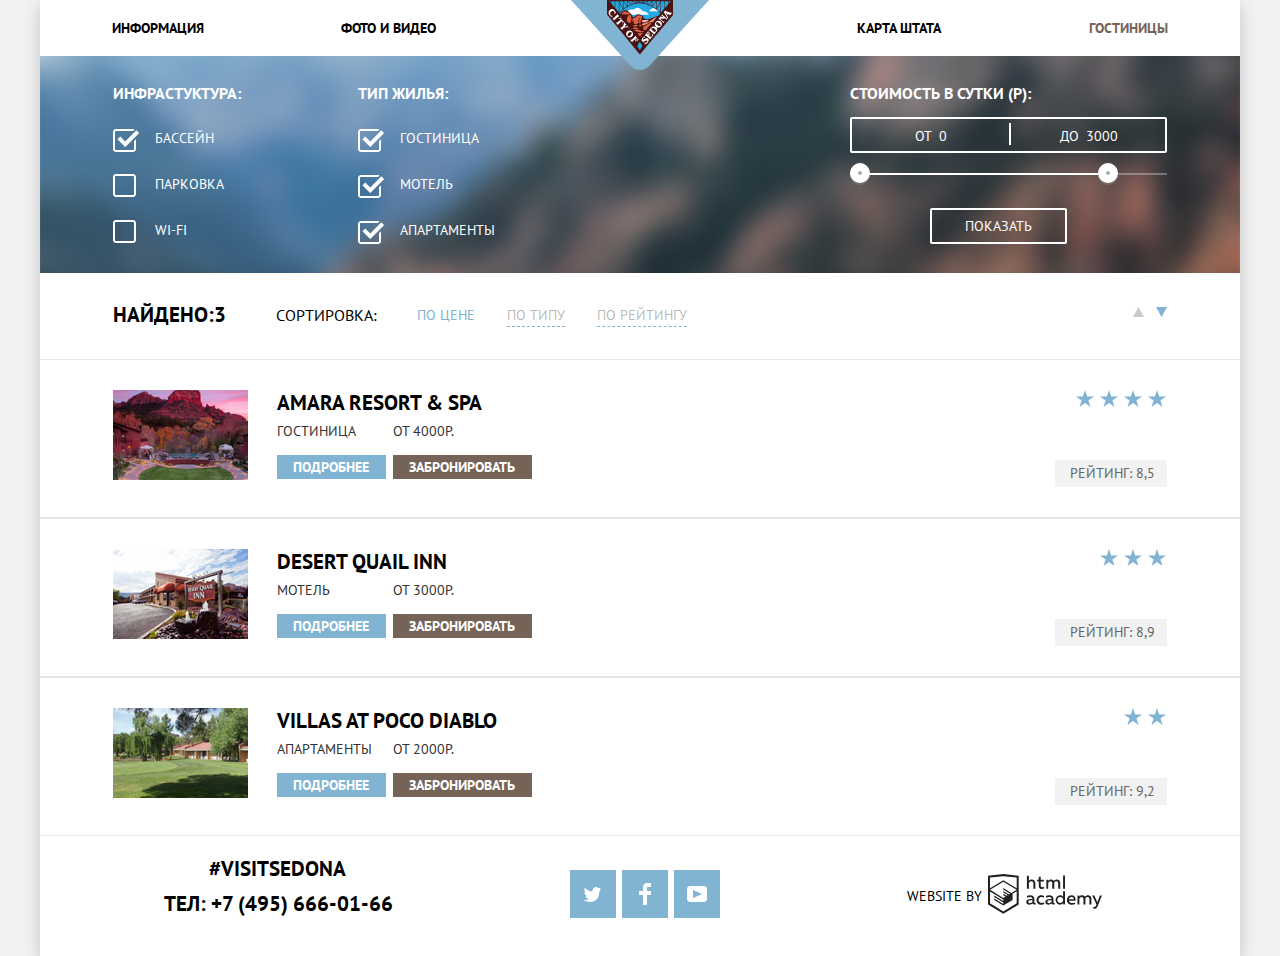
==== catalog.html @ bf0a5e92 "Проверка главной страницы PerfectPixel." ====
<!DOCTYPE html>
<html class="page" lang="ru" xmlns="http://www.w3.org/1999/html">
<head>
  <meta charset="UTF-8">
  <title>HTML Academy: Седона</title>
  <link href="css/normalize.css" rel="stylesheet">
  <link href="css/style.css" rel="stylesheet">
  <link rel="icon" href="favicon.ico">
  <link rel="icon" href="img/icons/152.svg" type="image/svg+xml">
  <link rel="apple-touch-icon" href="img/icons/152.png">
</head>
<body class="page-body inner-page">
<header class="main-header">
  <nav class="main-navigation high-line">
    <a class="main-header-logo" href="index.html">
      <img src="img/logo.svg" width="138" height="70" alt="Логотип сайта городка Седона">
    </a>
    <ul class="site-list-navigation">
      <li class="site-item">
        <a class="navigation-item" href="#">информация</a>
      </li>
      <li class="site-item">
        <a class="navigation-item" href="#">фото и видео</a>
      </li>
      <li class="site-item">
        <a class="navigation-item" href="#">карта штата</a>
      </li>
      <li class="site-item">
        <a class="navigation-item active-page" href="catalog.html">гостиницы</a>
      </li>
    </ul>
  </nav>
</header>
<main class="page-hotels">
  <h1 class="visually-hidden">Каталог гостиниц Седоны</h1>
  <section class="filters">
    <h2 class="visually-hidden">Критерии поиска гостиницы</h2>
    <h2 class="visually-hidden">Фильтр гостиниц</h2>
    <form class="filter-category" method="get" action="https://echo.htmlacademy.ru/" target="_blank">
      <fieldset class="filter infrastructure">
        <legend class="filter-title">Инфрастуктура:</legend>
        <ul class="filter-list">
          <li class="filter-option">
            <input class="visually-hidden filter-input-checkbox " type="checkbox" name="pool"
                   id="filter-pool" checked>
            <label class="checkbox-checked checkbox-name" for="filter-pool">Бассейн</label>
          </li>
          <li class="filter-option">
            <input class="visually-hidden filter-input-checkbox" type="checkbox" name="parking"
                   id="filter-parking">
            <label class="checkbox-no-checked" for="filter-parking">Парковка</label>
          </li>
          <li class="filter-option filter-checkbox">
            <input class="visually-hidden filter-input-checkbox" type="checkbox" name="wi-fi"
                   id="filter-wi-fi">
            <label class="checkbox-no-checked" for="filter-wi-fi">wi-fi</label>
          </li>
        </ul>
      </fieldset>
      <fieldset class="filter type-housing">
        <legend class="filter-title">Тип жилья:</legend>
        <ul class="filter-list">
          <li class="filter-option filter-checkbox">
            <input class="visually-hidden filter-input-checkbox" type="checkbox" name="hotel"
                   id="filter-hotel" checked>
            <label class="checkbox-checked" for="filter-hotel">Гостиница</label>
          </li>
          <li class="filter-option filter-checkbox">
            <input class="visually-hidden filter-input-checkbox" type="checkbox" name="motel"
                   id="filter-motel" checked>
            <label class="checkbox-checked" for="filter-motel">Мотель</label>
          </li>
          <li class="filter-option filter-checkbox">
            <input class="visually-hidden filter-input-checkbox" type="checkbox" name="apartments"
                   id="filter-apartments" checked>
            <label class="checkbox-checked" for="filter-apartments">Апартаменты</label>
          </li>
        </ul>
      </fieldset>
      <fieldset class="filter cost">
        <legend class="filter-title cost-title">Стоимость в сутки (р):</legend>
        <div class="range-filter">
          <div class="price-controls">
            <label class="price min-price">
              <p class="text-price">от</p>
              <input class="price-number" type="text" name="min-price" placeholder="0">
            </label>
            <label class="price max-price">
              <p class="text-price">до</p>
              <input class="price-number" type="text" name="max-price" placeholder="3000">
            </label>
          </div>
          <div class="range-controls">
            <div class="scale">
              <div class="bar"></div>
            </div>
            <div class="toggle toggle-min"></div>
            <div class="toggle toggle-max"></div>
          </div>
        </div>
        <div class="button-filter">
          <button class="button-show" type="submit">Показать</button>
        </div>
      </fieldset>
    </form>
  </section>
  <section class="section-result">
    <h2 class="visually-hidden">Результаты поиска отелей в Седоне</h2>
    <div class="sorting">
      <p class="title high-line sorting-title">Найдено:3</p>
      <h3 class="assortment thin-text sorting-subtitle">Сортировка:</h3>
      <ul class="assortment-list">
        <li class="assortment thin-text">
          <a class="assortment-item active-item" href="#">По цене</a></li>
        <li class="assortment thin-text">
          <a class="assortment-item" href="#">По типу</a>
        </li>
        <li class="assortment thin-text">
          <a class="assortment-item" href="#">По рейтингу</a>
        </li>
      </ul>
      <ul class="sorting-controls">
        <li>
          <a class="arrow ascending" href="#">
            <svg width="11" height="10" viewBox="0 0 11 10" fill="none" xmlns="http://www.w3.org/2000/svg">
              <path d="M5.5 0L0 10H11L5.5 0Z" fill="#CACACA"/>
            </svg>
          </a>
        </li>
        <li>
          <a class="arrow descending down-active" href="#">
            <svg width="11" height="10" viewBox="0 0 11 10" fill="none" xmlns="http://www.w3.org/2000/svg">
              <path d="M5.5 10L0 0H11" fill="#81B3D2"/>
            </svg>
          </a>
        </li>
      </ul>
    </div>
    <ul class="hotels-list">
      <li class="hotels-item">
        <img class="hotels-image img-Amara-Resort-and-Spa" src="img/AMARA_RESORT_anad_SPA.jpg" width="135" height="90"
             alt="Фото гостиницы Amara Resort and Spa">
        <div class="hotels-info">
          <h3 class="title high-line hotels">
            <a class="hotels" href="#" target="_blank">Amara Resort & Spa</a>
          </h3>
          <div class="type-price">
            <p class="gray-text thin-text type-price-text">Гостиница</p>
            <p class="gray-text thin-text type-price-text">от 4000р.</p>
          </div>
          <div class="result-buttons">
            <a class="button button-blue button-mini" href="#">Подробнее</a>
            <a class="button button-brown button-mini" href="#">Забронировать</a>
          </div>
        </div>
        <div class="rating-block">
          <ul class="stars-list">
            <li class="star">
              <svg width="19" height="17" viewBox="0 0 19 17" fill="none" xmlns="http://www.w3.org/2000/svg">
                <path
                  d="M9.002 0L11.128 6.494H18.005L12.441 10.506L14.566 17L9.002 12.987L3.438 17L5.564 10.506L0 6.494H6.878L9.002 0Z"
                  fill="#81B3D2"/>
              </svg>
            </li>
            <li class="star">
              <svg width="19" height="17" viewBox="0 0 19 17" fill="none" xmlns="http://www.w3.org/2000/svg">
                <path
                  d="M9.002 0L11.128 6.494H18.005L12.441 10.506L14.566 17L9.002 12.987L3.438 17L5.564 10.506L0 6.494H6.878L9.002 0Z"
                  fill="#81B3D2"/>
              </svg>
            </li>
            <li class="star">
              <svg width="19" height="17" viewBox="0 0 19 17" fill="none" xmlns="http://www.w3.org/2000/svg">
                <path
                  d="M9.002 0L11.128 6.494H18.005L12.441 10.506L14.566 17L9.002 12.987L3.438 17L5.564 10.506L0 6.494H6.878L9.002 0Z"
                  fill="#81B3D2"/>
              </svg>
            </li>
            <li class="star">
              <svg width="19" height="17" viewBox="0 0 19 17" fill="none" xmlns="http://www.w3.org/2000/svg">
                <path
                  d="M9.002 0L11.128 6.494H18.005L12.441 10.506L14.566 17L9.002 12.987L3.438 17L5.564 10.506L0 6.494H6.878L9.002 0Z"
                  fill="#81B3D2"/>
              </svg>
            </li>
          </ul>
          <p class="rating-text thin-text">Рейтинг: 8,5</p>
        </div>
      </li>
      <li class="hotels-item">
        <img class="hotels-image img-Desert-Quail-Inn" src="img/Desert_Quail_Inn.jpg" width="135" height="90"
             alt="Фото мотеля Desert Quail Inn">
        <div class="hotels-info">
          <h3 class="title high-line hotels">
            <a class="hotels" href="#" target="_blank">Desert Quail Inn</a>
          </h3>
          <div class="type-price">
            <p class="gray-text thin-text type-price-text">Мотель</p>
            <p class="gray-text thin-text type-price-text">от 3000р.</p>
          </div>
          <div class="result-buttons">
            <a class="button button-blue button-mini" href="#">Подробнее</a>
            <a class="button button-brown button-mini" href="#">Забронировать</a>
          </div>
        </div>
        <div class="rating-block">
          <ul class="stars-list">
            <li class="star">
              <svg width="19" height="17" viewBox="0 0 19 17" fill="none" xmlns="http://www.w3.org/2000/svg">
                <path
                  d="M9.002 0L11.128 6.494H18.005L12.441 10.506L14.566 17L9.002 12.987L3.438 17L5.564 10.506L0 6.494H6.878L9.002 0Z"
                  fill="#81B3D2"/>
              </svg>
            </li>
            <li class="star">
              <svg width="19" height="17" viewBox="0 0 19 17" fill="none" xmlns="http://www.w3.org/2000/svg">
                <path
                  d="M9.002 0L11.128 6.494H18.005L12.441 10.506L14.566 17L9.002 12.987L3.438 17L5.564 10.506L0 6.494H6.878L9.002 0Z"
                  fill="#81B3D2"/>
              </svg>
            </li>
            <li class="star">
              <svg width="19" height="17" viewBox="0 0 19 17" fill="none" xmlns="http://www.w3.org/2000/svg">
                <path
                  d="M9.002 0L11.128 6.494H18.005L12.441 10.506L14.566 17L9.002 12.987L3.438 17L5.564 10.506L0 6.494H6.878L9.002 0Z"
                  fill="#81B3D2"/>
              </svg>
            </li>
          </ul>
          <p class="rating-text thin-text">Рейтинг: 8,9</p>
        </div>
      </li>
      <li class="hotels-item">
        <img class="hotels-image img-Villas-at-Poco-Diablo" src="img/Villas_at_Poco_Diablo.jpg" width="135" height="90"
             alt="Фото апартаментов Villas at Poco Diablo">
        <div class="hotels-info">
          <h3 class="title high-line hotels">
            <a class="hotels" href="#" target="_blank">Villas at Poco Diablo</a>
          </h3>
          <div class="type-price">
            <p class="gray-text thin-text type-price-text">Апартаменты</p>
            <p class="gray-text thin-text type-price-text">от 2000р.</p>
          </div>
          <div class="result-buttons">
            <a class="button button-blue button-mini" href="#">Подробнее</a>
            <a class="button button-brown button-mini" href="#">Забронировать</a>
          </div>
        </div>
        <div class="rating-block">
          <ul class="stars-list">
            <li class="star">
              <svg width="19" height="17" viewBox="0 0 19 17" fill="none" xmlns="http://www.w3.org/2000/svg">
                <path
                  d="M9.002 0L11.128 6.494H18.005L12.441 10.506L14.566 17L9.002 12.987L3.438 17L5.564 10.506L0 6.494H6.878L9.002 0Z"
                  fill="#81B3D2"/>
              </svg>
            </li>
            <li class="star">
              <svg width="19" height="17" viewBox="0 0 19 17" fill="none" xmlns="http://www.w3.org/2000/svg">
                <path
                  d="M9.002 0L11.128 6.494H18.005L12.441 10.506L14.566 17L9.002 12.987L3.438 17L5.564 10.506L0 6.494H6.878L9.002 0Z"
                  fill="#81B3D2"/>
              </svg>
            </li>
          </ul>
          <p class="rating-text thin-text">Рейтинг: 9,2</p>
        </div>
      </li>
    </ul>
  </section>
</main>
<footer class="main-footer">
  <address class="footer-address">
    <a class="footer-contacts hashtag" href="#" target="_blank">#visitsedona</a>
    <p class="footer-contacts phone"> ТЕЛ: <a class="footer-contacts" href="tel:+74956660166">+7 (495)
      666-01-66</a></p>
  </address>
  <ul class="social-list">
    <li>
      <a class="social-button" href="#" target="_blank">
        <span class="visually-hidden">twitter</span>
        <svg width="17" height="16" viewBox="0 0 17 16" fill="none" xmlns="http://www.w3.org/2000/svg">
          <path
            d="M10.95 1.14409C12.635 0.648089 13.934 1.41409 14.527 2.32309C15.2 2.09209 15.858 1.84209 16.538 1.61509C16.5249 2.30145 16.2117 2.94761 15.681 3.38309C16.366 3.55309 16.985 2.89209 16.985 2.89209C16.816 3.89209 15.979 4.68009 15.422 4.91609C15.191 11.6661 12.247 16.1331 5.34498 15.9981H4.89898C4.48898 15.9981 0.734977 15.5381 0.000976562 14.1111C2.27198 14.3071 3.89398 13.6891 4.69398 12.9341C3.73398 12.6341 2.01498 12.4571 1.71498 9.98409C2.06398 10.0901 2.27898 10.2121 2.90498 10.1031C1.70498 9.24709 0.373977 8.53009 0.447977 6.33009C0.732977 6.65809 1.51498 6.86609 1.78798 6.80209C1.08498 6.56109 -0.182023 3.44209 0.893977 1.85009C2.71198 3.70409 4.62898 5.45609 8.04598 5.62309C8.25398 3.33009 9.18298 1.79309 10.95 1.14409Z"
            fill="white"/>
        </svg>
      </a>
    </li>
    <li>
      <a class="social-button" href="#" target="_blank">
        <span class="visually-hidden">facebook</span>
        <svg width="12" height="22" viewBox="0 0 12 22" fill="none" xmlns="http://www.w3.org/2000/svg">
          <path d="M12 4V0H8C5.79086 0 4 1.79086 4 4V8H0V12H4V22H8V12H12V8H8V4H12Z" fill="white"/>
        </svg>
      </a>
    </li>
    <li>
      <a class="social-button" href="#" target="_blank">
        <span class="visually-hidden">YouTube</span>
        <svg width="20" height="16" viewBox="0 0 20 16" fill="none" xmlns="http://www.w3.org/2000/svg">
          <path fill-rule="evenodd" clip-rule="evenodd"
                d="M3 0H17C18.65 0 20 1.35 20 3V13C20 14.65 18.65 16 17 16H3C1.35 16 0 14.65 0 13V3C0 1.35 1.35 0 3 0ZM6.027 4.002V11.998L15.014 8L6.027 4.002Z"
                fill="white"/>
        </svg>
      </a>
    </li>
  </ul>
  <div class="footer-copyright">
    <p class="text-copyright">website by</p>
    <a class="copyright" href="https://htmlacademy.ru/intensive/htmlcss" target="_blank">
      <span class="visually-hidden">html academy</span>
      <svg width="115" height="41" viewBox="0 0 115 41" fill="none" xmlns="http://www.w3.org/2000/svg">
        <path fill-rule="evenodd" clip-rule="evenodd"
              d="M15.5197 1.05737H15.3509L0 2.71895V31.4945L15.3509 40.8382L30.7018 31.4945V2.71895L15.5197 1.05737ZM77.0183 2.62185H75.0876V15.7311H77.0183V2.62185ZM40.8619 2.63264V7.76843C41.6131 6.9864 42.6386 6.5436 43.7105 6.53843C44.6823 6.47908 45.6329 6.84495 46.3253 7.54479C47.0177 8.24462 47.3866 9.21244 47.3399 10.2068V15.7634H45.367V10.4658C45.4231 9.94897 45.2754 9.43059 44.9566 9.02553C44.6377 8.62047 44.174 8.36218 43.6683 8.3079H43.3518C42.3456 8.36979 41.4321 8.9295 40.9041 9.80764V15.7634H38.8995V2.63264H40.8619ZM77.0183 31.4837H75.2775V30.0595C74.4828 31.1353 73.23 31.7538 71.9119 31.7211C69.4751 31.5528 67.5825 29.4822 67.5825 26.9845C67.5825 24.4867 69.4751 22.4162 71.9119 22.2479C73.1195 22.2052 74.2818 22.7203 75.0771 23.6505V18.3205H77.0183V31.4837ZM47.0656 30.0595C47.263 30.0515 47.4583 30.0152 47.6459 29.9516V31.3866C47.2482 31.5404 46.826 31.6172 46.4009 31.6132C45.6482 31.6769 44.9394 31.2429 44.639 30.5342C43.7036 31.31 42.5302 31.7227 41.3261 31.6995C39.733 31.6995 38.256 30.804 38.256 28.9482C38.256 26.65 40.3661 25.9379 42.1702 25.9379C42.9402 25.9505 43.707 26.0408 44.4596 26.2076V25.884C44.4596 24.805 43.6578 23.9742 42.1491 23.9742C41.0585 23.9764 39.9804 24.2116 38.9839 24.6647V22.8305C40.0678 22.451 41.204 22.2506 42.3495 22.2371C44.8394 22.2371 46.3693 23.4455 46.3693 26.1753V29.4121C46.3546 29.5668 46.401 29.721 46.4981 29.8406C46.5951 29.9601 46.7349 30.035 46.8862 30.0487H47.0656V30.0595ZM40.2711 28.8403C40.298 29.229 40.4761 29.5905 40.7655 29.844C41.055 30.0974 41.4317 30.2217 41.8115 30.189H41.9275C42.8819 30.1906 43.7973 29.8022 44.4702 29.11V27.5779C43.842 27.4414 43.2026 27.3655 42.5605 27.3513C41.5055 27.3513 40.2817 27.7074 40.2817 28.8403H40.2711ZM56.0229 22.9384C55.1962 22.4632 54.2596 22.2246 53.3115 22.2479H52.9422C51.7332 22.2873 50.5891 22.8166 49.7619 23.7192C48.9347 24.6218 48.4923 25.8236 48.5321 27.06V27.5024C48.6957 30.0004 50.805 31.8921 53.2482 31.7318C54.2519 31.7555 55.2477 31.5452 56.1601 31.1168V29.2718C55.3769 29.7215 54.4945 29.9591 53.5963 29.9624C52.5199 30.0288 51.4963 29.4793 50.9385 28.5356C50.3806 27.5918 50.3806 26.4095 50.9385 25.4658C51.4963 24.522 52.5199 23.9725 53.5963 24.039C54.461 24.0357 55.3066 24.2989 56.0229 24.7942V22.9384ZM66.1514 30.0595C66.3488 30.0515 66.5441 30.0152 66.7317 29.9516V31.3866C66.334 31.5404 65.9118 31.6172 65.4867 31.6132C64.734 31.6769 64.0252 31.2429 63.7248 30.5342C62.7894 31.31 61.616 31.7227 60.4119 31.6995C58.8188 31.6995 57.3417 30.804 57.3417 28.9482C57.3417 26.65 59.4518 25.9379 61.256 25.9379C62.0259 25.9505 62.7928 26.0408 63.5454 26.2076V25.884C63.5454 24.805 62.7436 23.9742 61.2349 23.9742C60.1443 23.9764 59.0662 24.2116 58.0697 24.6647V22.8305C59.1536 22.451 60.2897 22.2506 61.4353 22.2371C63.9252 22.2371 65.455 23.4455 65.455 26.1753V29.4121C65.4404 29.5668 65.4868 29.721 65.5838 29.8406C65.6809 29.9601 65.8207 30.035 65.972 30.0487H66.1514V30.0595ZM59.855 29.8481C59.5632 29.5943 59.3837 29.2311 59.3569 28.8403H59.378C59.378 27.7074 60.5385 27.3513 61.6569 27.3513C62.299 27.3655 62.9383 27.4414 63.5665 27.5779V29.11C62.8937 29.8022 61.9782 30.1906 61.0239 30.189H60.9078C60.5263 30.2247 60.1469 30.1019 59.855 29.8481ZM69.3271 26.9305C69.3271 25.2859 70.6308 23.9526 72.239 23.9526L72.2601 24.0066C73.4742 24.0066 74.5742 24.7382 75.0665 25.8732V28.0311C74.5856 29.1871 73.4673 29.9296 72.239 29.9084C70.6308 29.9084 69.3271 28.5752 69.3271 26.9305ZM83.3486 22.2479C86.8408 22.2479 88.0541 25.1395 87.4844 27.7397H80.922C81.1436 29.3582 82.6839 30.0163 84.2876 30.0163C85.2509 30.0196 86.2027 29.8021 87.0729 29.3797V31.1061C86.0736 31.5421 84.9939 31.7519 83.9078 31.7211C81.2385 31.7211 78.8963 30.189 78.8963 26.9521C78.8362 25.7502 79.2482 24.5736 80.0408 23.6841C80.8334 22.7945 81.9408 22.2658 83.1165 22.2155H83.3486V22.2479ZM80.8693 26.1753C80.9704 24.8237 82.1216 23.8104 83.4436 23.9095H83.4858C84.1064 23.8531 84.7196 24.08 85.1612 24.5295C85.6028 24.979 85.8275 25.6051 85.7752 26.24H80.8693V26.1753ZM89.489 31.4621V22.4961H91.2298V23.575C91.9777 22.7197 93.041 22.2229 94.1628 22.2047C95.2951 22.1328 96.3712 22.7163 96.9482 23.7153C97.7407 22.8335 98.8477 22.3161 100.018 22.2803C100.952 22.2327 101.859 22.6011 102.507 23.2901C103.154 23.9792 103.478 24.9213 103.394 25.8732V31.4837H101.39V25.9271C101.437 25.4734 101.306 25.0191 101.024 24.6647C100.743 24.3104 100.336 24.0852 99.8917 24.039H99.6174C98.7512 24.0941 97.9525 24.536 97.4335 25.2474V31.4837H95.4289V25.9271C95.4728 25.47 95.3357 25.0139 95.0481 24.6611C94.7606 24.3082 94.3467 24.088 93.8991 24.0497H93.6881C92.7466 24.1344 91.8915 24.6449 91.3564 25.4416V31.5161H89.5312L89.489 31.4621ZM113.977 22.4745H111.972L109.324 29.2718L106.306 22.4853H104.196L108.417 31.5484L108.237 32.0016C107.72 33.3611 107.003 34.0516 106.053 34.0516C105.75 34.0548 105.447 34.0112 105.156 33.9221V35.6161C105.536 35.7125 105.926 35.7632 106.317 35.7671C107.646 35.7671 108.902 35.0226 109.851 32.6813L113.977 22.4745ZM52.689 6.78658V3.54974L50.7266 4.01369V6.73264H49.144V8.49132H50.7899V12.9905C50.7231 13.817 51.0244 14.6301 51.61 15.2038C52.1955 15.7775 53.0028 16.0505 53.8073 15.9468C54.5996 15.9535 55.3875 15.8259 56.139 15.5692V13.8429C55.5727 14.0781 54.9672 14.199 54.356 14.199C53.2165 14.199 52.689 13.8105 52.689 12.6237V8.5129H55.8541V6.78658H52.689ZM58.3862 15.7526V6.75421H60.1376V7.83316C60.8811 6.97655 61.9403 6.476 63.0601 6.45211C64.1624 6.38099 65.2146 6.93142 65.8032 7.88711C66.5958 7.00534 67.7028 6.48794 68.8734 6.45211C69.8138 6.41462 70.7233 6.79859 71.364 7.50353C72.0046 8.20846 72.3126 9.16418 72.2073 10.1205V15.7418H70.2028V10.1853C70.2499 9.73151 70.1184 9.27721 69.8373 8.92287C69.5561 8.56853 69.1485 8.34334 68.7046 8.29711H68.4619C67.5957 8.35228 66.797 8.7942 66.278 9.50553V15.7418H64.2734V10.1853C64.3206 9.73151 64.1891 9.27721 63.9079 8.92287C63.6268 8.56853 63.2191 8.34334 62.7752 8.29711H62.5326C61.5911 8.38181 60.736 8.89229 60.2009 9.68895V15.7634H58.3862V15.7526ZM28.6972 30.3033L28.7078 30.2968L28.6972 30.3184V30.3033ZM28.6972 18.3205V30.3033L15.3509 38.4321L2.00459 30.3184V18.5147L15.2876 26.6068V28.0311L6.18257 22.5284V23.9418L15.3404 29.5632V31.0629L6.19312 25.4955V26.9521L15.3509 32.5734L24.5826 26.9197V20.8129L28.6972 18.3205ZM28.7078 16.7776L25.0362 18.9355L23.3482 20.0145L15.3087 15.0837V16.4971L22.156 20.7266L22.0083 20.8237L20.9532 21.4063L15.2876 17.9537V19.3995L19.761 22.1184L18.706 22.8413L15.3298 20.7913V22.2047L17.5454 23.5426L15.2982 24.9021L2.11009 16.864L15.3087 8.72869L28.7078 16.7776ZM15.2876 7.27211L28.7078 15.3534V4.56395L15.3615 3.12895L2.01514 4.56395V15.3534L15.2876 7.27211Z"
              fill="#231F20"/>
      </svg>
    </a>
  </div>
</footer>
</body>
</html>
---- css/style.css ----
/*Fonts*/

@font-face {
  font-family: "PT Sans";
  src: local("Fonts"),
  url("../fonts/PTSans.woff2") format("woff2");
url("../fonts/PTSans.woff") format("woff");
  font-weight: 400;
  font-style: normal;
}

@font-face {
  font-family: "PT Sans";
  src: local("Fonts"),
  url("../fonts/PTSans-Bold.woff2") format("woff2");
url("../fonts/PTSans-Bold.woff") format("woff");
  font-weight: 700;
  font-style: normal;
}

/* Variables */
:root {
  --basic-black: #000000;
  --basic-extra-gray: #333333;
  --basic-white: #ffffff;
  --basic-light: #F2F2F2;
  --basic-light-gray: #EEEEEE;
  --basic-dark-gray: #666666;

  --special-blue: #81b3d2;
  --special-blue-extra: #669EC0;
  --special-blue-dark: #5496BD;
  --special-brown-light: #766357;
  --special-brown: #604E43;
  --special-brown-dark: #503E33;
  --special-dark: #231F20;
  --special-blue-gray: #BDBBBC;
  --special-gray-input: #EBEBEB;
  --special-gray-line: #E5E5E5;
  --special-gray: #CACACA;
  --special-gray-disabled: #6A6A6A;
  --special-link-black: rgba(0, 0, 0, .3);
  --special-white: rgba(255, 255, 255, .3);
  --special-gray--controls: #ABABAB;
  --special-gray--shadow: rgba(177, 177, 177, .3);

  --background-image-pink: #CD5C5C;
  --background-image-green: #2E8B57;
  --background-image-blue: #5F9EA0;
  --background-image-red: #FFA07A;
  --background-image-brown: #A0522D;

}

/* Global */
.page {
  height: 100%;
  background-color: var(--basic-light);
}

.page-body {
  font-family: "PT Sans", "Arial", sans-serif;
  font-size: 14px;
  line-height: 21px;
  font-weight: 700;
  color: var(--basic-black);
  text-transform: uppercase;
  background-color: var(--basic-white);
  min-height: 100%;
  display: grid;
  grid-template-rows: min-content 1fr min-content;
  align-content: start;
  box-shadow: 0 5px 15px rgba(0, 1, 1, 0.2);
  width: 1200px;
  margin: 0 auto;

}

.home-body {
  position: relative;
}

.visually-hidden {
  position: absolute;
  width: 1px;
  height: 1px;
  margin: -1px;
  border: 0;
  padding: 0;
  white-space: nowrap;
  clip-path: inset(100%);
  clip: rect(0 0 0 0);
  overflow: hidden;
}

.thin-text {
  font-weight: 400;
}

a {
  text-decoration: none;
}

img {
  max-width: 100%;
  height: auto;
}

ul {
  list-style: none;
  padding: 0;
}

.title {
  font-size: 21px;
}

.gray-text {
  color: var(--basic-extra-gray);
}

.high-line {
  line-height: 26px;
}

.main-header {
  width: 1200px;
  height: 56px;
  margin: 0 auto;
}

.main-header-logo {
  width: 138px;
  height: 70px;
  left: 50%;
  top: 0;
  transform: translate(-50%);
  position: absolute;
  z-index: 1;
}

/* Main navigation */

.main-navigation {
  background-color: var(--basic-white);
  position: relative;
}

/* Site navigation */

.site-list-navigation {
  list-style: none;
  width: 1200px;
  margin: 0;
  padding: 15px 72px;
  display: grid;
  grid-template-columns: 1fr 1fr 2fr 1fr 1fr;
  box-sizing: border-box;
}

.site-item {
  text-align: center;
}

.site-item:first-child {
  text-align: left;
}

.site-item:last-child {
  text-align: right;
}

.site-item:nth-child(2) {
  padding-left: 25px;
}

.site-item:nth-child(3) {
  grid-column-start: 4;
  padding-right: 10px;
}

.navigation-item {
  color: var(--basic-black);
}

.navigation-item:hover,
.navigation-item:focus {
  color: var(--special-blue);
  outline: none;
}

.navigation-item:active {
  color: var(--basic-black);
  opacity: 0.3;
}

.active-page {
  color: var(--special-brown-light);
}

/*Conteiner*/

.welcome-image {
  margin: 0 auto;
  background-image: url(../img/background1.jpg);
  width: 1200px;
  height: 509px;
  position: relative;
}

.welcome-text {
  width: 457px;
  height: 351px;
  padding: 78px 372px 25px;
}

.welcome-image::after {
  content: "";
  position: absolute;
  background: url(../img/Shape.svg);
  width: 1200px;
  height: 57px;
  bottom: -1px;
}

.promo {
  padding: 27px 300px 50px;
  margin: 0;
}

.promo-slogan {
  margin-bottom: 43px;
}

.promo-text {
  margin: 0;
}

/* Features */

.features {
  text-align: center;
}

.features-list {
  display: grid;
  grid-template-columns: 1fr 1fr 1fr;
  margin: 0;
}

.feature-item-big {
  grid-column-start: 1;
  grid-column-end: 4;
  display: grid;
  grid-template-columns: 1fr 1fr 1fr;

}

.feature-img-first {
  grid-column-start: 2;
  grid-column-end: 4;
  width: 800px;
  height: 256px;
  background-color: var(--background-image-red);
}

.feature-img-second {
  grid-column-start: 1;
  grid-column-end: 3;
  width: 800px;
  height: 256px;
  background-color: var(--background-image-brown);
}

.mini-title {
  position: relative;
  margin-bottom: 25px;
}

.house::before {
  content: "";
  height: 76px;
  width: 75px;
  background: url(../img/icon-1.svg) no-repeat;
  position: absolute;
  bottom: 45px;
  left: 50%;
  transform: translateX(-50%);

}

.food::before {
  content: "";
  height: 70px;
  width: 75px;
  background: url(../img/icon-3.svg) no-repeat;
  position: absolute;
  bottom: 50px;
  left: 50%;
  transform: translateX(-50%);
}

.souvenirs::before {
  content: "";
  height: 77px;
  width: 64px;
  background: url(../img/icon-2.svg) no-repeat;
  position: absolute;
  bottom: 50px;
  left: 50%;
  transform: translateX(-50%);

}

.full-w {
  grid-column-start: 1;
  grid-column-end: 4;
  box-sizing: border-box;
  margin: 133px auto 80px;
}

.features-text-mini {
  padding: 0 55px;
  margin: 0;
}

.feature-blue {
  color: var(--basic-white);
  background-color: var(--special-blue);
  padding: 48px;
  height: 256px;
  box-sizing: border-box;
}

.feature-subtitle {
  margin: 0;
  padding: 0 77px;
}

.number {
  margin: 26px auto 25px;
}

.feature-text {
  margin: 0;
}

.feature-gray {
  background-color: var(--basic-light-gray);
  padding: 47px 70px 54px;
  margin: 0;
  height: 256px;
  box-sizing: border-box;
  text-align: center;
}

.feature-subtitle-gray {
  margin: 0;
  padding: 0 55px;
}

.feature-text-gray {
  margin: 0;
}

.feature-five {
  padding-left: 2px;
}

/*Search*/

.search-hotels {
  text-align: center;
  margin-top: 58px;
}

.search-title {
  font-size: 30px;
  line-height: 24px;
  padding: 0 457px 4px 446px;
  margin: 0;
}

.search-info {
  line-height: 24px;
  padding: 29px 382px 42px;
  margin: 0;
  text-align: center;
}

.search-form {
  width: 568px;
  height: 395px;
  padding: 55px;
  display: flex;
  flex-direction: column;
  box-sizing: border-box;
  flex-wrap: wrap;
  background-color: var(--basic-white);
  box-shadow: 0 7px 15px rgba(0, 1, 1, 0.15);
  position: absolute;
  left: 317px;
}

.input-data-wrapper {
  display: flex;
  width: 346px;
  height: 38px;
  background-color: var(--basic-light);
  align-items: center;
  position: relative;
}

.search-input-data {
  background-color: transparent;
  border: none;
  outline: none;
  width: 346px;
  height: 38px;
  margin: 0;
  padding-left: 12px;
  font-family: "PT Sans", "Arial", sans-serif;
  font-size: 14px;
  font-weight: 700;
  color: var(--basic-black);
  text-transform: uppercase;
  line-height: 26;
}

.search-input-data::placeholder {
  font-family: "PT Sans", "Arial", sans-serif;
  font-size: 14px;
  font-weight: 700;
  color: var(--basic-black);
  text-transform: uppercase;
  line-height: 26px;
}

.search-date {
  display: flex;
  justify-content: space-between;
  margin-bottom: 29px;
}

.label-text {
  line-height: 26px;
  padding-top: 7px;
  margin: 0;
  height: 24px;
}

.calendar {
  margin-left: 90%;
  position: absolute;
}

.search-number-people {
  display: flex;
  justify-content: space-between;
}

.input-number-wrapper {
  display: flex;
  justify-content: space-between;
  width: 114px;
  height: 38px;
  background-color: var(--basic-light);
  align-items: center;
  padding: 6px 12px;
  text-align: center;
  box-sizing: border-box;
  margin-left: 40px;
}

.input-number-wrapper-kids {
  margin-left: 28px;
}

.search-number {
  display: flex;
}

.button-number {
  outline: none;
  border: none;
  background-color: transparent;
  display: flex;
  width: 38px;
  height: 38px;
  justify-content: center;
  align-items: center;
  padding: 0;
}

.button-minus {
  padding-right: 15px;
}

.button-plus {
  padding-left: 12px;
}

.search-input-number {
  font-family: "PT Sans", "Arial", sans-serif;
  font-size: 14px;
  line-height: 26px;
  font-weight: 700;
  color: var(--basic-black);
  width: 36px;
  height: 26px;
  border: none;
  outline: none;
  background-color: transparent;
  text-align: center;
  padding: 0;
}

.button-search {
  margin-top: 54px;
  padding: 16px 182px;
  width: 458px;
  height: 58px;
  line-height: 26px;
  font-size: 21px;
}

.input-data-wrapper:hover {
  background-color: var(--special-gray-input);
}

.search-input-data:focus {
  background-color: var(--basic-white);
  border: 2px solid var(--special-gray-line);
  outline: none;
}

.calendar:hover path {
  fill: var(--basic-black);
}

.calendar:active path {
  fill: var(--special-blue);
}

.plus:hover path {
  fill: var(--basic-black);
}

.plus:active path {
  fill: var(--special-blue);
}

.minus:hover rect {
  fill: var(--basic-black);
}

.minus:active rect {
  fill: var(--special-blue);
}

/*Button*/

.button {
  color: var(--basic-white);
  font-weight: 700;
  text-transform: uppercase;
  border: none;
}

.button-mini {
  padding: 3px 17px 3px 16px;
}

.button-big {
  font-size: 21px;
  line-height: 26px;
  width: 568px;
  height: 86px;
}

.button-brown {
  background-color: var(--special-brown-light);
}

.button-brown:hover,
.button-brown:focus {
  background-color: var(--special-brown);
  outline: none;
}

.button-brown:active {
  background-color: var(--special-brown-dark);
  color: var(--special-white);
}

.modal-show {
  display: block;
  animation: bounce 0.6s;
}

.modal-close {
  display: none;
}

.modal-error {
  animation: shake 0.6s;
}

/*Map*/
.map {
  width: 1199px;
  height: 594px;
  border: 1px solid var(--basic-black);
  /*display: block;*/

}

/*Footer*/

.main-footer {
  background-color: rgba(255, 255, 255, 0.9);
  width: 100%;
  height: 120px;
  bottom: 0;
  display: flex;
  justify-content: space-around;
  align-items: center;
  padding: 30px 49px 40px 35px;
  box-sizing: border-box;
}

.home-footer {
  position: absolute;
}

.footer-contacts {
  margin: 0;
  padding-bottom: 10px;
  font-size: 21px;
  line-height: 26px;
  color: var(--basic-black);
}

.footer-address {
  font-style: normal;
}

.hashtag {
  padding-left: 45px;
}

.phone {
  margin-top: 9px;
}

.social-list {
  display: flex;
  flex-wrap: wrap;
  justify-content: space-between;
  align-content: center;
  width: 150px;
  padding-top: 5px;
  padding-right: 10px;
  margin: 0;
}

.social-button {
  display: flex;
  align-items: center;
  justify-content: center;
  width: 46px;
  height: 48px;
  background-color: var(--special-blue);
}

.social-button:hover,
.social-button:focus {
  background-color: var(--special-blue-extra);
  outline: none;
}

.social-button:active {
  background-color: var(--special-blue-dark);
}

.social-button:active path {
  fill-opacity: 0.3;
}

.footer-copyright {
  display: flex;
  width: 196px;
  justify-content: space-between;
  padding-top: 11px;
}

.copyright:hover path,
.copyright:focus path {
  fill: var(--special-blue);
}

.copyright:focus {
  outline: none;
}

.copyright:active path {
  fill: var(--special-blue-gray);
}

.text-copyright {
  line-height: 26px;
  font-weight: 400;
  margin: 0;
  padding-top: 10px;
}

/* Стилизация внутренней страницы*/

/*Flex*/

.sorting {
  display: flex;
  padding: 29px 73px 31px 73px;
}

.sorting-title {
  line-height: 26px;
  margin: 0 50px 0 0;
  padding: 0;
}

.sorting-subtitle {
  line-height: 18px;
  margin: 4px 40px 0 0;
  padding: 0;
}

.sorting-controls {
  display: flex;
  margin: 0 0 0 auto;
  justify-content: space-between;
  width: 34px;
}

.ascending path {
  font: var(--special-gray);
}

.arrow:focus path {
  fill: var(--basic-black);

}

.arrow:focus {
  outline: none;
}

.arrow:hover path {
  fill: var(--basic-black);
}

.arrow:active path {
  fill: var(--special-blue);
}

.assortment-list {
  display: flex;
  margin: 0;
  padding-top: 3px;
  list-style: none;
}

.assortment-item {
  display: flex;
  margin-right: 32px;
  color: var(--special-link-black);
  border-bottom: 1px dashed var(--special-blue);
}

.assortment-item:hover,
.assortment-item:focus {
  color: var(--special-blue);
  outline: none;
}

.assortment-item:active {
  color: var(--basic-black);
  border-bottom-style: none;
}

.active-item {
  color: var(--special-blue);
  border-bottom-style: none;
}

.hotels-list {
  display: flex;
  flex-wrap: wrap;
  margin: 0;
  padding: 0;
  list-style: none;
}

.hotels-item {
  width: 100%;
  border-top: 1px solid var(--special-gray-line);
  border-bottom: 1px solid var(--special-gray-line);
  display: flex;
  padding: 30px 73px;
}

.hotels-image {
  width: 135px;
  height: 90px;
  margin-right: 29px;
}

.img-Amara-Resort-and-Spa {
  background: var(--background-image-pink);
}

.img-Desert-Quail-Inn {
  bottom: var(--background-image-blue);
}

.img-Villas-at-Poco-Diablo {
  background: var(--background-image-green);
}

.type-price {
  display: flex;
}

.type-price-text {
  width: 107px;
  margin: 5px 9px 15px 0;
}

.hotels {
  margin: 0;
  padding: 0;
  color: var(--basic-black);
}

.hotels-info {
  display: flex;
  flex-direction: column;
}

.result-buttons a {
  margin-right: 3px;
}

/*Button*/

.button-blue {
  background-color: var(--special-blue);
}

.button-blue:hover,
.button-blue:focus {
  background-color: var(--special-blue-extra);
  outline: none;
}

.button-blue:active {
  background-color: var(--special-blue-dark);
  color: var(--special-white);
}

.rating-text {
  padding: 3px 12px 3px 15px;
  margin: 0;
  text-align: center;
  color: var(--basic-dark-gray);
  background-color: var(--basic-light);
}

.hotels:hover,
.hotels:focus {
  color: var(--special-blue);
  outline: none;
}

.hotels:active {
  color: var(--basic-black);
  opacity: 0.3;
}

.rating-block {
  margin-left: auto;
  align-self: flex-end;
}

.stars-list {
  padding-bottom: 47px;
  display: flex;
  justify-content: flex-end;
}

.star {
  margin-right: 5px;
}

.star:last-child {
  margin-right: 0;
}

.filters {
  background-image: url(../img/background.jpg);
  width: 1200px;
  height: 217px;
}

.filter-category {
  display: flex;
  padding: 27px 73px 31px;
}

.filter {
  border: none;
  padding: 0;
  margin: 0;
}

.type-housing {
  padding-left: 117px;

}

.filter-title {
  margin-bottom: 24px;
  font-size: 16px;
  color: var(--basic-white)
}

.filter-list {
  padding: 0;
  margin: 0;
  list-style: none;
  font-weight: 400;
  color: var(--basic-white);
}

.filter-option {
  margin-bottom: 25px;
  position: relative;
  margin-left: 42px;
}

.filter-option:last-child {
  margin-bottom: 0;
}

.checkbox-no-checked::before {
  content: "";
  position: absolute;
  width: 23px;
  height: 23px;
  left: -42px;
  background-image: url(../img/no-checked.svg);
  background-repeat: no-repeat;
}

.checkbox-checked::before {
  content: "";
  position: absolute;
  width: 23px;
  height: 23px;
  left: -42px;
  top: 1px;
  background-image: url(../img/checked.svg);
  background-repeat: no-repeat;
}

.filter-input-checkbox:checked + label::after {
  content: "";
  position: absolute;
  width: 22px;
  height: 17px;
  left: -38px;
  top: 2px;
  background-image: url(../img/check_mark.svg);
  background-repeat: no-repeat;
}

.filter-input-checkbox:checked:disabled + label::before {
  content: "";
  position: absolute;
  width: 23px;
  height: 23px;
  left: -42px;
  top: -5px;
  background-image: url(../img/checked_disabled.svg);
  background-repeat: no-repeat;
}

.filter-input-checkbox:checked:disabled + label::after {
  content: "";
  position: absolute;
  width: 22px;
  height: 17px;
  left: -38px;
  top: -4px;
  background-image: url(../img/chek_mark_disabled.svg);
  background-repeat: no-repeat;
}

.filter-input-checkbox:disabled + label::before {
  content: "";
  position: absolute;
  width: 23px;
  height: 23px;
  left: -42px;
  top: -5px;
  background-image: url(../img/checked_no_disabled.svg);
  background-repeat: no-repeat;
}


.cost {
  margin-left: auto;
}

.cost-title {
  margin-bottom: 0;
}

.price-controls {
  box-sizing: border-box;
  display: flex;
  width: 317px;
  height: 36px;
  border: 2px solid var(--basic-white);
  border-radius: 2px;
  padding: 7px 32px 8px 52px;
  position: relative;

}

.price {
  text-transform: uppercase;
  font-weight: 400;
  color: var(--basic-white);
  display: flex;
  justify-content: center;
  width: 83px;
}

.text-price {
  margin: 0;
  padding-right: 5px;
}

.max-price {
  margin-left: auto;
}

.price-number {
  font-family: "PT Sans", "Arial", sans-serif;
  font-size: 14px;
  line-height: 21px;
  font-weight: 400;
  text-transform: uppercase;
  background-color: transparent;
  margin-top: 3px;
  width: 35px;
  outline: none;
  border: none;
  color: var(--basic-white);
}

.price-number::placeholder {
  font-weight: 400;
  color: var(--basic-white);
}

.price-controls:before {
  content: "";
  height: 22px;
  width: 2px;
  background: var(--basic-white);
  position: absolute;
  top: 50%;
  left: 50%;
  margin-top: -12px;
}

.range-filter {
  margin-top: 13px;
  width: 317px;
}

.range-controls {
  margin-top: 20px;
  position: relative;
}

.scale {
  height: 2px;
  background: var(--special-white);
}

.bar {
  width: 248px;
  height: 2px;
  background: var(--basic-white);
}

.toggle {
  position: absolute;
  top: -10px;
  left: 0;
  width: 4px;
  height: 4px;
  padding: 0;
  border: 8px solid var(--basic-white);
  background-color: var(--special-gray--controls);
  border-radius: 50%;
  box-shadow: 0 2px 1px 0 var(--special-gray--shadow);
  cursor: pointer;
}

.toggle:hover {
  width: 5px;
  height: 5px;
  border: 9px solid var(--basic-white);
}

.range-controls .toggle-max {
  left: 248px;
}

.button-show {
  font-weight: 400;
  text-transform: uppercase;
  color: var(--basic-white);
  width: 137px;
  height: 36px;
  border: 2px solid var(--basic-white);
  background-color: transparent;
  border-radius: 2px;
  margin-top: 33px;
  margin-left: 80px;
}

.button-show:hover,
.button-show:focus {
  background-color: var(--basic-white);
  color: var(--basic-black);
  outline: none;
}

.button-filter {
  align-self: flex-end;
}

@keyframes bounce {
  0% {
    transform: translateY(-2000px);
  }

  70% {
    transform: translateY(30px);
  }

  90% {
    transform: translateY(-10px);
  }

  100% {
    transform: translateY(0);
  }
}

@keyframes shake {
  0%,
  100% {
    transform: translateX(0);
  }

  10%,
  30%,
  50%,
  70%,
  90% {
    transform: translateX(-10px);
  }

  20%,
  40%,
  60%,
  80% {
    transform: translateX(10px);
  }
}
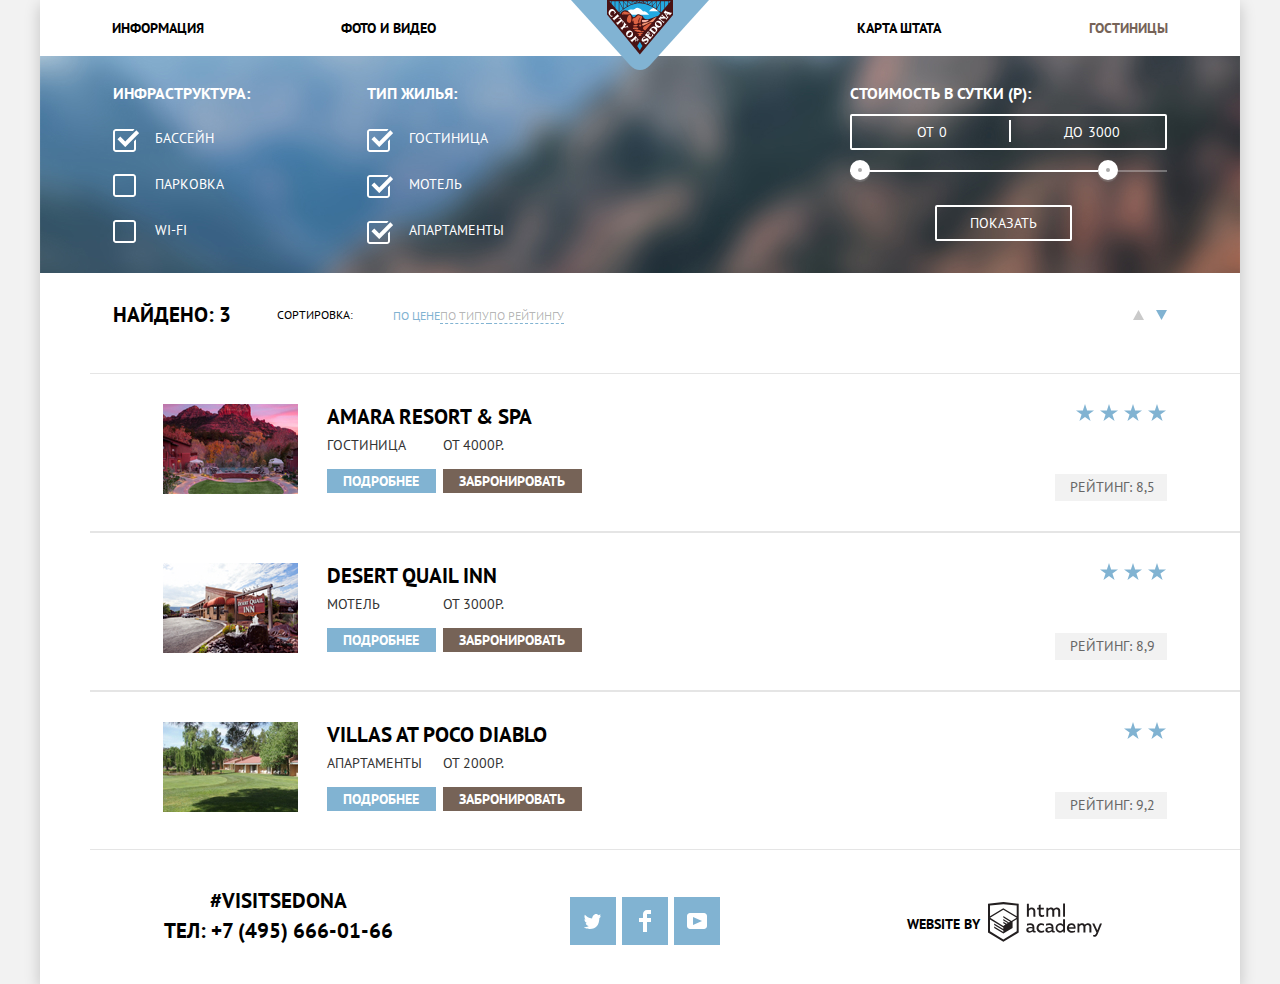
==== commit 9c7724b0: "Правки на главной странице" ====
--- a/catalog.html
+++ b/catalog.html
@@ -1,5 +1,5 @@
 <!DOCTYPE html>
-<html class="page" lang="ru" xmlns="http://www.w3.org/1999/html">
+<html class="page" lang="ru">
 <head>
   <meta charset="UTF-8">
   <title>HTML Academy: Седона</title>
@@ -38,7 +38,7 @@
     <h2 class="visually-hidden">Фильтр гостиниц</h2>
     <form class="filter-category" method="get" action="https://echo.htmlacademy.ru/" target="_blank">
       <fieldset class="filter infrastructure">
-        <legend class="filter-title">Инфрастуктура:</legend>
+        <legend class="filter-title">Инфраструктура:</legend>
         <ul class="filter-list">
           <li class="filter-option">
             <input class="visually-hidden filter-input-checkbox " type="checkbox" name="pool"
@@ -81,14 +81,14 @@
         <legend class="filter-title cost-title">Стоимость в сутки (р):</legend>
         <div class="range-filter">
           <div class="price-controls">
-            <label class="price min-price">
-              <p class="text-price">от</p>
-              <input class="price-number" type="text" name="min-price" placeholder="0">
-            </label>
-            <label class="price max-price">
-              <p class="text-price">до</p>
-              <input class="price-number" type="text" name="max-price" placeholder="3000">
-            </label>
+            <div class="price min-price">
+              <label class="price-text" for="min-price">от</label>
+              <input class="price-number thin-text" type="text" name="min-price" placeholder="0" id="min-price">
+            </div>
+            <div class="price max-price">
+              <label class="price-text" for="max-price">до</label>
+              <input class="price-number thin-text" type="text" name="max-price" placeholder="3000" id="max-price">
+            </div>
           </div>
           <div class="range-controls">
             <div class="scale">
@@ -107,15 +107,17 @@
   <section class="section-result">
     <h2 class="visually-hidden">Результаты поиска отелей в Седоне</h2>
     <div class="sorting">
-      <p class="title high-line sorting-title">Найдено:3</p>
-      <h3 class="assortment thin-text sorting-subtitle">Сортировка:</h3>
-      <ul class="assortment-list">
-        <li class="assortment thin-text">
+      <p class="title high-line sorting-title">Найдено:
+        <span class="title high-line">3</span>
+      </p>
+      <h3 class="thin-text sorting-subtitle">Сортировка:</h3>
+      <ul class="assortment-list thin-text">
+        <li>
           <a class="assortment-item active-item" href="#">По цене</a></li>
-        <li class="assortment thin-text">
+        <li>
           <a class="assortment-item" href="#">По типу</a>
         </li>
-        <li class="assortment thin-text">
+        <li>
           <a class="assortment-item" href="#">По рейтингу</a>
         </li>
       </ul>
@@ -138,7 +140,7 @@
     </div>
     <ul class="hotels-list">
       <li class="hotels-item">
-        <img class="hotels-image img-Amara-Resort-and-Spa" src="img/AMARA_RESORT_anad_SPA.jpg" width="135" height="90"
+        <img class="hotels-image img-Amara-Resort-and-Spa" src="img/AMARA_RESORT_and_SPA.jpg" width="135" height="90"
              alt="Фото гостиницы Amara Resort and Spa">
         <div class="hotels-info">
           <h3 class="title high-line hotels">
--- a/css/style.css
+++ b/css/style.css
@@ -198,7 +198,6 @@
   color: var(--special-brown-light);
 }
 
-/*Conteiner*/
 
 .welcome-image {
   margin: 0 auto;
@@ -402,29 +401,35 @@
   left: 317px;
 }
 
-.input-data-wrapper {
-  display: flex;
+.wrapper-search {
+  display: flex;
+  justify-content: space-between;
+  margin-bottom: 29px;
+  height: 38px;
+  align-items: center;
+  position: relative;
+
+}
+
+.search-date {
+  margin-right: 12px;
+}
+
+.search-input-data {
+  border: none;
+  outline: none;
   width: 346px;
   height: 38px;
-  background-color: var(--basic-light);
-  align-items: center;
-  position: relative;
-}
-
-.search-input-data {
-  background-color: transparent;
-  border: none;
-  outline: none;
-  width: 346px;
-  height: 38px;
-  margin: 0;
-  padding-left: 12px;
+  margin: 0;
+  box-sizing: border-box;
+  padding-left: 13px;
   font-family: "PT Sans", "Arial", sans-serif;
   font-size: 14px;
   font-weight: 700;
   color: var(--basic-black);
   text-transform: uppercase;
   line-height: 26;
+  background-color: var(--basic-light);
 }
 
 .search-input-data::placeholder {
@@ -436,27 +441,27 @@
   line-height: 26px;
 }
 
-.search-date {
+.calendar {
+  right: 9px;
+  position: absolute;
+}
+
+.wrapper-search-people {
+  margin-bottom: 0;
+}
+
+.search-number-people {
   display: flex;
   justify-content: space-between;
-  margin-bottom: 29px;
-}
-
-.label-text {
-  line-height: 26px;
-  padding-top: 7px;
-  margin: 0;
-  height: 24px;
-}
-
-.calendar {
-  margin-left: 90%;
-  position: absolute;
-}
-
-.search-number-people {
-  display: flex;
-  justify-content: space-between;
+  margin-bottom: 53px;
+}
+
+.search-number-adults {
+  margin-right: 40px;
+}
+
+.search-number-kids {
+  margin-right: 28px;
 }
 
 .input-number-wrapper {
@@ -469,15 +474,6 @@
   padding: 6px 12px;
   text-align: center;
   box-sizing: border-box;
-  margin-left: 40px;
-}
-
-.input-number-wrapper-kids {
-  margin-left: 28px;
-}
-
-.search-number {
-  display: flex;
 }
 
 .button-number {
@@ -490,14 +486,6 @@
   justify-content: center;
   align-items: center;
   padding: 0;
-}
-
-.button-minus {
-  padding-right: 15px;
-}
-
-.button-plus {
-  padding-left: 12px;
 }
 
 .search-input-number {
@@ -513,10 +501,10 @@
   background-color: transparent;
   text-align: center;
   padding: 0;
+  margin: 0 12px;
 }
 
 .button-search {
-  margin-top: 54px;
   padding: 16px 182px;
   width: 458px;
   height: 58px;
@@ -625,7 +613,7 @@
   display: flex;
   justify-content: space-around;
   align-items: center;
-  padding: 30px 49px 40px 35px;
+  padding: 23px 49px 40px 35px;
   box-sizing: border-box;
 }
 
@@ -635,33 +623,31 @@
 
 .footer-contacts {
   margin: 0;
-  padding-bottom: 10px;
   font-size: 21px;
-  line-height: 26px;
   color: var(--basic-black);
+}
+
+.hashtag {
+  text-align: center;
+  margin-bottom: 9px;
 }
 
 .footer-address {
   font-style: normal;
-}
-
-.hashtag {
-  padding-left: 45px;
-}
-
-.phone {
-  margin-top: 9px;
+  display: flex;
+  flex-direction: column;
+
 }
 
 .social-list {
   display: flex;
   flex-wrap: wrap;
   justify-content: space-between;
-  align-content: center;
+  align-items: center;
   width: 150px;
-  padding-top: 5px;
+  margin: 0;
+  padding-top: 10px;
   padding-right: 10px;
-  margin: 0;
 }
 
 .social-button {
@@ -691,7 +677,13 @@
   display: flex;
   width: 196px;
   justify-content: space-between;
-  padding-top: 11px;
+  padding-top: 18px;
+  align-items: center;
+
+}
+
+.text-copyright {
+  margin: 0;
 }
 
 .copyright:hover path,
@@ -707,31 +699,27 @@
   fill: var(--special-blue-gray);
 }
 
-.text-copyright {
-  line-height: 26px;
-  font-weight: 400;
-  margin: 0;
-  padding-top: 10px;
-}
-
 /* Стилизация внутренней страницы*/
 
 /*Flex*/
 
 .sorting {
   display: flex;
-  padding: 29px 73px 31px 73px;
+  padding: 29px 73px 31px;
+  height: 86px;
+  box-sizing: border-box;
+  align-items: center;
 }
 
 .sorting-title {
-  line-height: 26px;
-  margin: 0 50px 0 0;
+  margin: 0 46px 0 0;
   padding: 0;
 }
 
 .sorting-subtitle {
+  font-size: 12px;
   line-height: 18px;
-  margin: 4px 40px 0 0;
+  margin: 0 40px 0 0;
   padding: 0;
 }
 
@@ -766,13 +754,15 @@
 .assortment-list {
   display: flex;
   margin: 0;
-  padding-top: 3px;
+  /*justify-content: space-around;*/
   list-style: none;
 }
 
 .assortment-item {
-  display: flex;
-  margin-right: 32px;
+  /*  display: flex;*/
+  /*margin-right: 32px;*/
+  font-size: 12px;
+  line-height: 18px;
   color: var(--special-link-black);
   border-bottom: 1px dashed var(--special-blue);
 }
@@ -796,7 +786,7 @@
 .hotels-list {
   display: flex;
   flex-wrap: wrap;
-  margin: 0;
+  margin-left: 50px;
   padding: 0;
   list-style: none;
 }
@@ -1017,7 +1007,6 @@
   background-repeat: no-repeat;
 }
 
-
 .cost {
   margin-left: auto;
 }
@@ -1029,13 +1018,13 @@
 .price-controls {
   box-sizing: border-box;
   display: flex;
+  justify-content: space-between;
   width: 317px;
   height: 36px;
   border: 2px solid var(--basic-white);
   border-radius: 2px;
-  padding: 7px 32px 8px 52px;
+  padding: 6px 28px 8px 55px;
   position: relative;
-
 }
 
 .price {
@@ -1043,13 +1032,15 @@
   font-weight: 400;
   color: var(--basic-white);
   display: flex;
-  justify-content: center;
   width: 83px;
-}
-
-.text-price {
-  margin: 0;
-  padding-right: 5px;
+  height: 21px;
+  padding: 5px 10px;
+  align-items: center;
+  box-sizing: border-box;
+}
+
+.price-text {
+  margin-right: 3px;
 }
 
 .max-price {
@@ -1060,10 +1051,8 @@
   font-family: "PT Sans", "Arial", sans-serif;
   font-size: 14px;
   line-height: 21px;
-  font-weight: 400;
   text-transform: uppercase;
   background-color: transparent;
-  margin-top: 3px;
   width: 35px;
   outline: none;
   border: none;
@@ -1071,7 +1060,6 @@
 }
 
 .price-number::placeholder {
-  font-weight: 400;
   color: var(--basic-white);
 }
 
@@ -1087,7 +1075,7 @@
 }
 
 .range-filter {
-  margin-top: 13px;
+  margin-top: 10px;
   width: 317px;
 }
 
@@ -1141,7 +1129,7 @@
   background-color: transparent;
   border-radius: 2px;
   margin-top: 33px;
-  margin-left: 80px;
+  margin-left: 85px;
 }
 
 .button-show:hover,
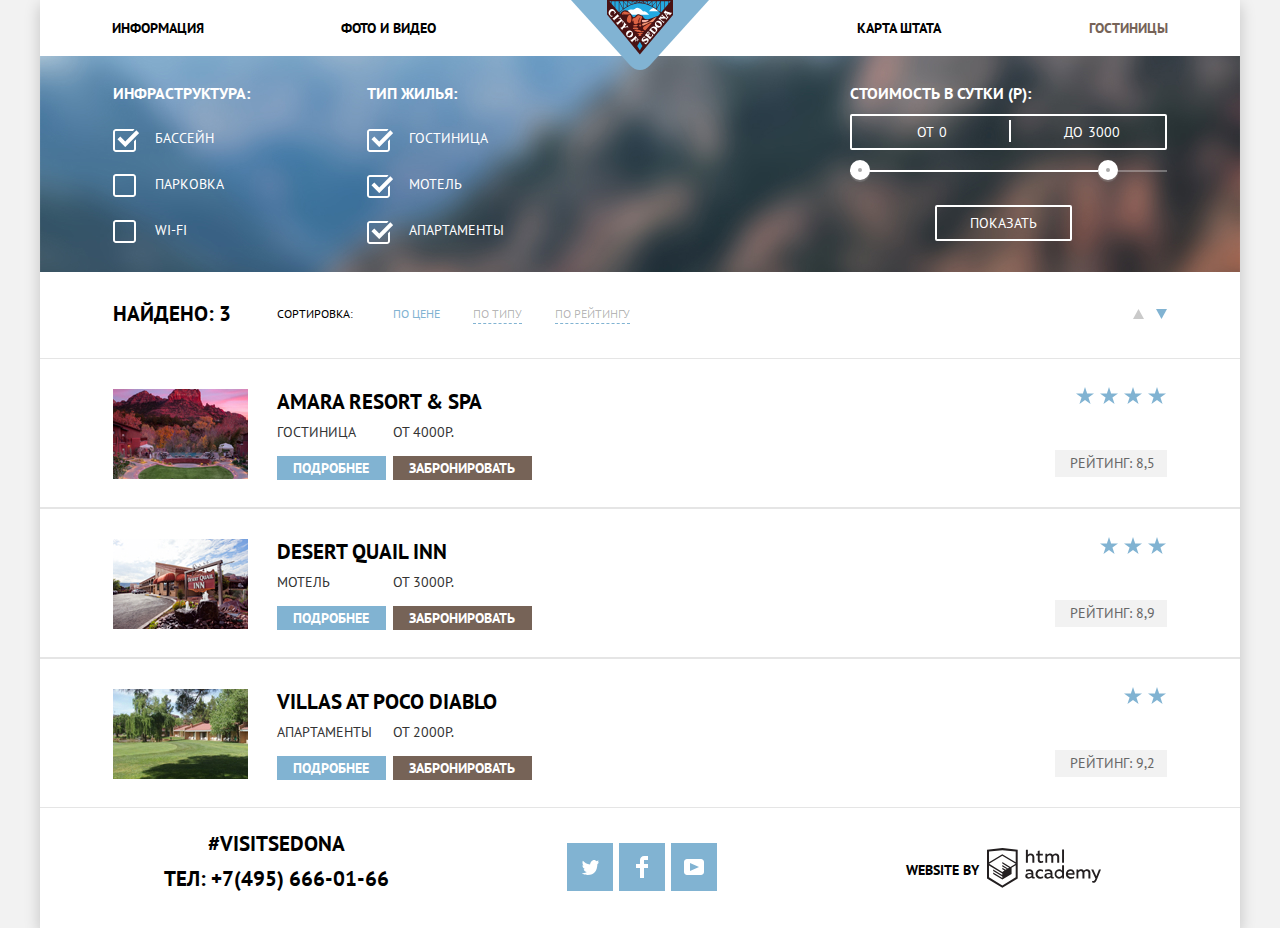
==== commit d9b40864: "Правки на внутренней странице." ====
--- a/catalog.html
+++ b/catalog.html
@@ -43,19 +43,20 @@
           <li class="filter-option">
             <input class="visually-hidden filter-input-checkbox " type="checkbox" name="pool"
                    id="filter-pool" checked>
-            <label class="checkbox-checked checkbox-name" for="filter-pool">Бассейн</label>
+            <label class="checkbox-name" for="filter-pool">Бассейн</label>
           </li>
           <li class="filter-option">
             <input class="visually-hidden filter-input-checkbox" type="checkbox" name="parking"
                    id="filter-parking">
-            <label class="checkbox-no-checked" for="filter-parking">Парковка</label>
+            <label class="checkbox-name" for="filter-parking">Парковка</label>
           </li>
           <li class="filter-option filter-checkbox">
             <input class="visually-hidden filter-input-checkbox" type="checkbox" name="wi-fi"
                    id="filter-wi-fi">
-            <label class="checkbox-no-checked" for="filter-wi-fi">wi-fi</label>
+            <label class="checkbox-name" for="filter-wi-fi">wi-fi</label>
           </li>
         </ul>
+
       </fieldset>
       <fieldset class="filter type-housing">
         <legend class="filter-title">Тип жилья:</legend>
@@ -63,17 +64,17 @@
           <li class="filter-option filter-checkbox">
             <input class="visually-hidden filter-input-checkbox" type="checkbox" name="hotel"
                    id="filter-hotel" checked>
-            <label class="checkbox-checked" for="filter-hotel">Гостиница</label>
+            <label class="checkbox-name" for="filter-hotel">Гостиница</label>
           </li>
           <li class="filter-option filter-checkbox">
             <input class="visually-hidden filter-input-checkbox" type="checkbox" name="motel"
                    id="filter-motel" checked>
-            <label class="checkbox-checked" for="filter-motel">Мотель</label>
+            <label class="checkbox-name" for="filter-motel">Мотель</label>
           </li>
           <li class="filter-option filter-checkbox">
             <input class="visually-hidden filter-input-checkbox" type="checkbox" name="apartments"
                    id="filter-apartments" checked>
-            <label class="checkbox-checked" for="filter-apartments">Апартаменты</label>
+            <label class="checkbox-name" for="filter-apartments">Апартаменты</label>
           </li>
         </ul>
       </fieldset>
@@ -81,14 +82,14 @@
         <legend class="filter-title cost-title">Стоимость в сутки (р):</legend>
         <div class="range-filter">
           <div class="price-controls">
-            <div class="price min-price">
-              <label class="price-text" for="min-price">от</label>
-              <input class="price-number thin-text" type="text" name="min-price" placeholder="0" id="min-price">
-            </div>
-            <div class="price max-price">
-              <label class="price-text" for="max-price">до</label>
-              <input class="price-number thin-text" type="text" name="max-price" placeholder="3000" id="max-price">
-            </div>
+            <label class="price min-price thin-text">
+              от
+              <input class="price-number" type="text" name="min-price" placeholder="0">
+            </label>
+            <label class="price max-price thin-text">
+              до
+              <input class="price-number" type="text" name="max-price" placeholder="3000">
+            </label>
           </div>
           <div class="range-controls">
             <div class="scale">
@@ -272,10 +273,9 @@
   </section>
 </main>
 <footer class="main-footer">
-  <address class="footer-address">
-    <a class="footer-contacts hashtag" href="#" target="_blank">#visitsedona</a>
-    <p class="footer-contacts phone"> ТЕЛ: <a class="footer-contacts" href="tel:+74956660166">+7 (495)
-      666-01-66</a></p>
+  <address class="footer-address high-line">
+    <a class="footer-contacts hashtag" href="#" target="_blank">#visitSEDONA</a>
+    <a class="footer-contacts phone" href="tel:+74956660166">ТЕЛ: +7(495) 666-01-66</a>
   </address>
   <ul class="social-list">
     <li>
--- a/css/style.css
+++ b/css/style.css
@@ -422,7 +422,7 @@
   height: 38px;
   margin: 0;
   box-sizing: border-box;
-  padding-left: 13px;
+  padding: 6px 0 6px 13px;
   font-family: "PT Sans", "Arial", sans-serif;
   font-size: 14px;
   font-weight: 700;
@@ -583,7 +583,7 @@
 
 .modal-show {
   display: block;
-  animation: bounce 0.6s;
+  /*animation: bounce 0.6s;*/
 }
 
 .modal-close {
@@ -613,7 +613,7 @@
   display: flex;
   justify-content: space-around;
   align-items: center;
-  padding: 23px 49px 40px 35px;
+  padding: 23px 49px 36px 35px;
   box-sizing: border-box;
 }
 
@@ -725,9 +725,9 @@
 
 .sorting-controls {
   display: flex;
-  margin: 0 0 0 auto;
   justify-content: space-between;
   width: 34px;
+  margin-left: auto;
 }
 
 .ascending path {
@@ -753,14 +753,13 @@
 
 .assortment-list {
   display: flex;
-  margin: 0;
-  /*justify-content: space-around;*/
   list-style: none;
+  margin: 0;
 }
 
 .assortment-item {
-  /*  display: flex;*/
-  /*margin-right: 32px;*/
+  display: flex;
+  margin-right: 33px;
   font-size: 12px;
   line-height: 18px;
   color: var(--special-link-black);
@@ -786,9 +785,9 @@
 .hotels-list {
   display: flex;
   flex-wrap: wrap;
-  margin-left: 50px;
   padding: 0;
   list-style: none;
+  margin: 0;
 }
 
 .hotels-item {
@@ -797,6 +796,8 @@
   border-bottom: 1px solid var(--special-gray-line);
   display: flex;
   padding: 30px 73px;
+  height: 150px;
+  box-sizing: border-box;
 }
 
 .hotels-image {
@@ -821,20 +822,21 @@
   display: flex;
 }
 
+.hotels-info {
+  display: flex;
+  flex-direction: column;
+  justify-content: space-between;
+}
+
 .type-price-text {
   width: 107px;
-  margin: 5px 9px 15px 0;
+  margin: 7px 9px 15px 0;
 }
 
 .hotels {
   margin: 0;
   padding: 0;
   color: var(--basic-black);
-}
-
-.hotels-info {
-  display: flex;
-  flex-direction: column;
 }
 
 .result-buttons a {
@@ -883,7 +885,7 @@
 }
 
 .stars-list {
-  padding-bottom: 47px;
+  margin-bottom: 40px;
   display: flex;
   justify-content: flex-end;
 }
@@ -899,12 +901,13 @@
 .filters {
   background-image: url(../img/background.jpg);
   width: 1200px;
-  height: 217px;
+  background-size: cover;
 }
 
 .filter-category {
   display: flex;
   padding: 27px 73px 31px;
+  flex-wrap: wrap;
 }
 
 .filter {
@@ -942,7 +945,7 @@
   margin-bottom: 0;
 }
 
-.checkbox-no-checked::before {
+.checkbox-name::before {
   content: "";
   position: absolute;
   width: 23px;
@@ -952,7 +955,7 @@
   background-repeat: no-repeat;
 }
 
-.checkbox-checked::before {
+.filter-input-checkbox:checked + label::before {
   content: "";
   position: absolute;
   width: 23px;
@@ -1029,7 +1032,6 @@
 
 .price {
   text-transform: uppercase;
-  font-weight: 400;
   color: var(--basic-white);
   display: flex;
   width: 83px;
@@ -1037,10 +1039,9 @@
   padding: 5px 10px;
   align-items: center;
   box-sizing: border-box;
-}
-
-.price-text {
-  margin-right: 3px;
+  /*justify-content: space-between;*/
+  /*?????? Нужен совет))
+  Если оставить это свойство, а не отспуп у интупа слева, то растояние получается больше чем на макете.*/
 }
 
 .max-price {
@@ -1057,6 +1058,7 @@
   outline: none;
   border: none;
   color: var(--basic-white);
+  margin-left: 3px;
 }
 
 .price-number::placeholder {
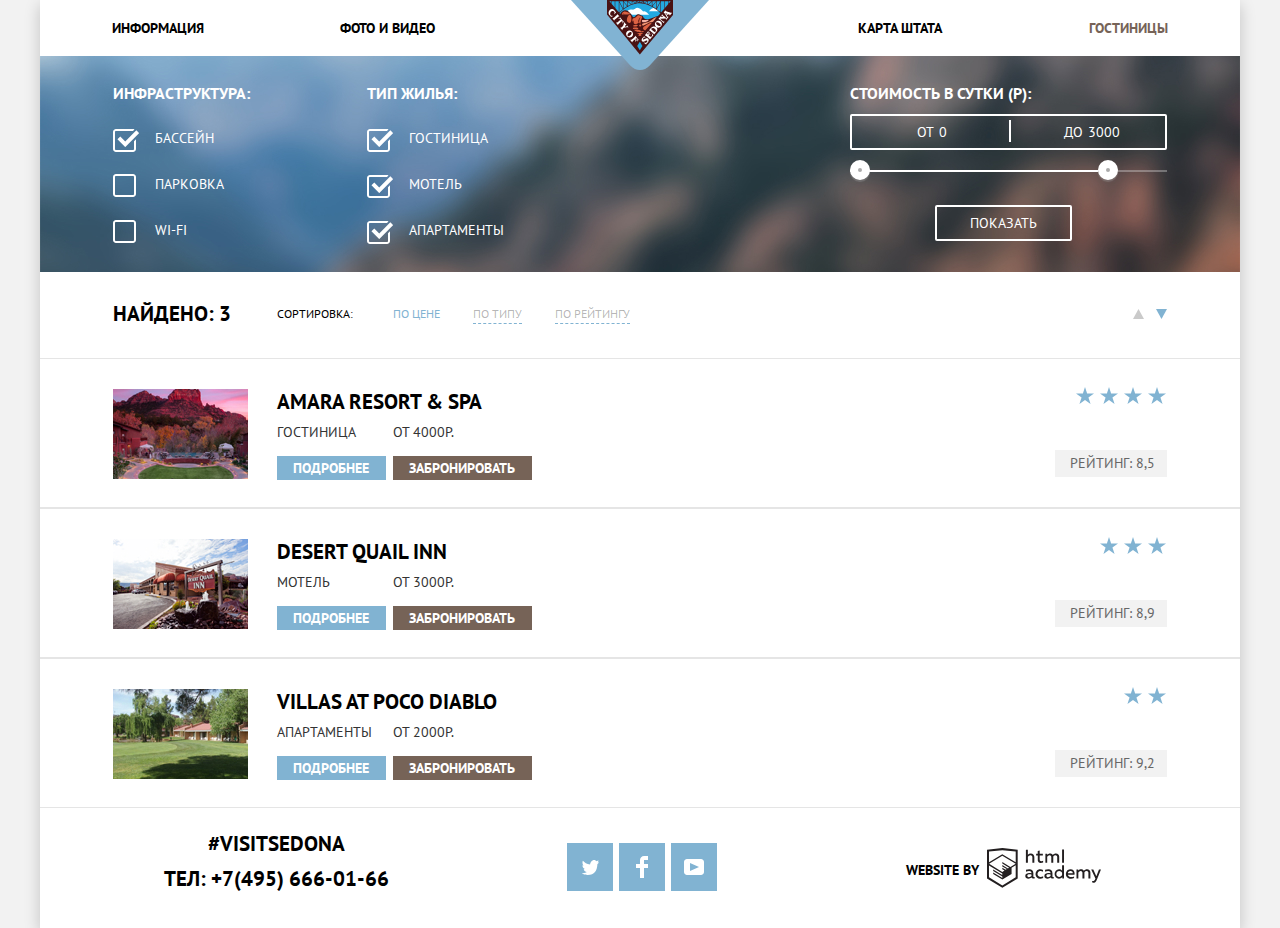
==== commit 828b2683: "Подготовка к защите. Внесение правок." ====
--- a/catalog.html
+++ b/catalog.html
@@ -4,7 +4,7 @@
   <meta charset="UTF-8">
   <title>HTML Academy: Седона</title>
   <link href="css/normalize.css" rel="stylesheet">
-  <link href="css/style.css" rel="stylesheet">
+  <link href="css/style.min.css" rel="stylesheet">
   <link rel="icon" href="favicon.ico">
   <link rel="icon" href="img/icons/152.svg" type="image/svg+xml">
   <link rel="apple-touch-icon" href="img/icons/152.png">
@@ -141,7 +141,7 @@
     </div>
     <ul class="hotels-list">
       <li class="hotels-item">
-        <img class="hotels-image img-Amara-Resort-and-Spa" src="img/AMARA_RESORT_and_SPA.jpg" width="135" height="90"
+        <img class="hotels-image img-Amara-Resort-and-Spa" src="img/amara_resort_and_spa.jpg" width="135" height="90"
              alt="Фото гостиницы Amara Resort and Spa">
         <div class="hotels-info">
           <h3 class="title high-line hotels">
@@ -191,7 +191,7 @@
         </div>
       </li>
       <li class="hotels-item">
-        <img class="hotels-image img-Desert-Quail-Inn" src="img/Desert_Quail_Inn.jpg" width="135" height="90"
+        <img class="hotels-image img-Desert-Quail-Inn" src="img/desert_quail_inn.jpg" width="135" height="90"
              alt="Фото мотеля Desert Quail Inn">
         <div class="hotels-info">
           <h3 class="title high-line hotels">
@@ -234,7 +234,7 @@
         </div>
       </li>
       <li class="hotels-item">
-        <img class="hotels-image img-Villas-at-Poco-Diablo" src="img/Villas_at_Poco_Diablo.jpg" width="135" height="90"
+        <img class="hotels-image img-Villas-at-Poco-Diablo" src="img/villas_at_poco_diablo.jpg" width="135" height="90"
              alt="Фото апартаментов Villas at Poco Diablo">
         <div class="hotels-info">
           <h3 class="title high-line hotels">
--- a/css/style.min.css
+++ b/css/style.min.css
@@ -0,0 +1 @@
+@font-face{font-family:"PT Sans";src:local("Fonts"),url(../fonts/PTSans.woff2) format("woff2");url(../fonts/PTSans.woff) format("woff");font-weight:400;font-style:normal}@font-face{font-family:"PT Sans";src:local("Fonts"),url(../fonts/PTSans-Bold.woff2) format("woff2");url(../fonts/PTSans-Bold.woff) format("woff");font-weight:700;font-style:normal}:root{--basic-black:#000;--basic-extra-gray:#333;--basic-white:#fff;--basic-light:#F2F2F2;--basic-light-gray:#EEE;--basic-dark-gray:#666;--special-blue:#81b3d2;--special-blue-extra:#669EC0;--special-blue-dark:#5496BD;--special-brown-light:#766357;--special-brown:#604E43;--special-brown-dark:#503E33;--special-dark:#231F20;--special-blue-gray:#BDBBBC;--special-gray-input:#EBEBEB;--special-gray-line:#E5E5E5;--special-gray:#CACACA;--special-gray-disabled:#6A6A6A;--special-link-black:rgba(0,0,0,.3);--special-white:rgba(255,255,255,.3);--special-gray--controls:#ABABAB;--special-gray--shadow:rgba(177,177,177,.3);--background-image-pink:#CD5C5C;--background-image-green:#2E8B57;--background-image-blue:#5F9EA0;--background-image-red:#FFA07A;--background-image-brown:sienna}.page{height:100%;background-color:var(--basic-light)}.page-body{font-family:"PT Sans","Arial",sans-serif;font-size:14px;font-weight:700;line-height:21px;display:grid;width:1200px;min-height:100%;margin:0 auto;text-transform:uppercase;color:var(--basic-black);background-color:var(--basic-white);box-shadow:0 5px 15px rgba(0,1,1,.2);grid-template-rows:min-content 1fr min-content;align-content:start}.home-body{position:relative}.visually-hidden{position:absolute;overflow:hidden;clip:rect(0 0 0 0);width:1px;height:1px;margin:-1px;padding:0;white-space:nowrap;border:0;clip-path:inset(100%)}.thin-text{font-weight:400}a{text-decoration:none}img{max-width:100%;height:auto}ul{padding:0;list-style:none}.title{font-size:21px}.gray-text{color:var(--basic-extra-gray)}.high-line{line-height:26px}.main-header{width:1200px;height:56px;margin:0 auto}.main-header-logo{position:absolute;z-index:1;top:0;left:50%;width:138px;height:70px;transform:translate(-50%)}.main-navigation{position:relative;background-color:var(--basic-white)}.site-list-navigation{display:grid;box-sizing:border-box;width:1200px;margin:0;padding:15px 72px;list-style:none;grid-template-columns:1fr 1fr 2fr 1fr 1fr}.site-item:first-child{text-align:left}.site-item:nth-child(2){margin-left:52px;text-align:left}.site-item:nth-child(3){margin-right:50px;grid-column-start:4;text-align:right}.site-item:last-child{text-align:right}.navigation-item{color:var(--basic-black)}.navigation-item:hover,.navigation-item:focus{color:var(--special-blue);outline:none}.navigation-item:active{color:var(--basic-black);opacity:.3}.active-page{color:var(--special-brown-light)}.welcome-image{position:relative;width:1200px;height:509px;margin:0 auto;background-image:url(../img/background1.jpg)}.welcome-text{width:457px;height:351px;padding:78px 372px 25px}.welcome-image::after{position:absolute;bottom:-1px;width:1200px;height:57px;content:'';background:url(../img/shape.svg)}.promo{margin:0;padding:27px 300px 50px}.promo-slogan{margin-bottom:43px}.promo-text{margin:0}.features{text-align:center}.features-list{display:grid;margin:0;grid-template-columns:1fr 1fr 1fr}.feature-item-big{display:grid;grid-column-start:1;grid-column-end:4;grid-template-columns:1fr 1fr 1fr}.feature-img-first{width:800px;height:256px;background-color:var(--background-image-red);grid-column-start:2;grid-column-end:4}.feature-img-second{width:800px;height:256px;background-color:var(--background-image-brown);grid-column-start:1;grid-column-end:3}.mini-title{position:relative;margin-bottom:25px}.house::before{position:absolute;bottom:45px;left:50%;width:75px;height:76px;content:'';transform:translateX(-50%);background:url(../img/icon-1.svg) no-repeat}.food::before{position:absolute;bottom:50px;left:50%;width:75px;height:70px;content:'';transform:translateX(-50%);background:url(../img/icon-3.svg) no-repeat}.souvenirs::before{position:absolute;bottom:50px;left:50%;width:64px;height:77px;content:'';transform:translateX(-50%);background:url(../img/icon-2.svg) no-repeat}.full-w{box-sizing:border-box;margin:133px auto 80px;grid-column-start:1;grid-column-end:4}.features-text-mini{margin:0;padding:0 55px}.feature-blue{box-sizing:border-box;height:256px;padding:48px;color:var(--basic-white);background-color:var(--special-blue)}.feature-subtitle{margin:0;padding:0 77px}.number{margin:26px auto 25px}.feature-text{margin:0}.feature-gray{box-sizing:border-box;height:256px;margin:0;padding:47px 70px 54px;text-align:center;background-color:var(--basic-light-gray)}.feature-subtitle-gray{margin:0;padding:0 55px}.feature-text-gray{margin:0}.feature-five{padding-left:2px}.search-hotels{margin-top:58px;text-align:center}.search-title{font-size:30px;line-height:24px;margin:0;padding:0 457px 4px 446px}.search-info{line-height:24px;margin:0;padding:29px 382px 42px;text-align:center}.search-form{position:absolute;left:317px;display:flex;flex-direction:column;box-sizing:border-box;width:568px;height:395px;padding:55px;background-color:var(--basic-white);box-shadow:0 7px 15px rgba(0,1,1,.15);flex-wrap:wrap}.wrapper-search{position:relative;display:flex;height:38px;margin-bottom:29px;justify-content:space-between;align-items:center}.search-date{margin-right:12px}.search-input-data{font-family:'PT Sans','Arial',sans-serif;font-size:14px;font-weight:700;line-height:26;box-sizing:border-box;width:346px;height:38px;margin:0;padding:6px 0 6px 13px;text-transform:uppercase;color:var(--basic-black);border:none;outline:none;background-color:var(--basic-light)}.search-input-data::placeholder{font-family:'PT Sans','Arial',sans-serif;font-size:14px;font-weight:700;line-height:26px;text-transform:uppercase;color:var(--basic-black)}.calendar{position:absolute;right:9px}.wrapper-search-people{margin-bottom:0}.search-number-people{display:flex;margin-bottom:53px;justify-content:space-between}.search-number-adults{margin-right:40px}.search-number-kids{margin-right:28px}.input-number-wrapper{display:flex;box-sizing:border-box;width:114px;height:38px;padding:6px 12px;text-align:center;background-color:var(--basic-light);justify-content:space-between;align-items:center}.button-number{display:flex;width:38px;height:38px;padding:0;border:none;outline:none;background-color:transparent;justify-content:center;align-items:center}.search-input-number{font-family:'PT Sans','Arial',sans-serif;font-size:14px;font-weight:700;line-height:26px;width:36px;height:26px;margin:0 12px;padding:0;text-align:center;color:var(--basic-black);border:none;outline:none;background-color:transparent}.button-search{font-size:21px;line-height:26px;width:458px;height:58px;padding:16px 182px}.input-data-wrapper:hover{background-color:var(--special-gray-input)}.search-input-data:focus{border:2px solid var(--special-gray-line);outline:none;background-color:var(--basic-white)}.calendar:hover path{fill:var(--basic-black)}.calendar:active path{fill:var(--special-blue)}.plus:hover path{fill:var(--basic-black)}.plus:active path{fill:var(--special-blue)}.minus:hover rect{fill:var(--basic-black)}.minus:active rect{fill:var(--special-blue)}.button{font-weight:700;text-transform:uppercase;color:var(--basic-white);border:none}.button-mini{padding:3px 17px 3px 16px}.button-big{font-size:21px;line-height:26px;width:568px;height:86px}.button-brown{background-color:var(--special-brown-light)}.button-brown:hover,.button-brown:focus{outline:none;background-color:var(--special-brown)}.button-brown:active{color:var(--special-white);background-color:var(--special-brown-dark)}.modal-show{display:block}.modal-close{display:none}.map{width:1199px;height:594px;border:1px solid var(--basic-black)}.main-footer{bottom:0;display:flex;box-sizing:border-box;width:100%;height:120px;padding:23px 49px 36px 35px;background-color:rgba(255,255,255,.9);justify-content:space-around;align-items:center}.home-footer{position:absolute}.footer-contacts{font-size:21px;margin:0;color:var(--basic-black)}.hashtag{margin-bottom:9px;text-align:center}.footer-address{font-style:normal;display:flex;flex-direction:column}.social-list{display:flex;width:150px;margin:0;padding-top:10px;padding-right:10px;flex-wrap:wrap;justify-content:space-between;align-items:center}.social-button{display:flex;width:46px;height:48px;background-color:var(--special-blue);align-items:center;justify-content:center}.social-button:hover,.social-button:focus{outline:none;background-color:var(--special-blue-extra)}.social-button:active{background-color:var(--special-blue-dark)}.social-button:active path{fill-opacity:.3}.footer-copyright{display:flex;width:196px;padding-top:18px;justify-content:space-between;align-items:center}.text-copyright{margin:0}.copyright:hover path,.copyright:focus path{fill:var(--special-blue)}.copyright:focus{outline:none}.copyright:active path{fill:var(--special-blue-gray)}.filters{width:1200px;background-image:url(../img/background.jpg);background-size:cover}.filter-category{display:flex;padding:27px 73px 31px;flex-wrap:wrap}.filter{margin:0;padding:0;border:none}.type-housing{padding-left:117px}.filter-title{font-size:16px;margin-bottom:24px;color:var(--basic-white)}.filter-list{font-weight:400;margin:0;padding:0;list-style:none;color:var(--basic-white)}.filter-option{position:relative;margin-bottom:25px;margin-left:42px}.filter-option:last-child{margin-bottom:0}.checkbox-name::before{position:absolute;left:-42px;width:23px;height:23px;content:'';background-image:url(../img/no-checked.svg);background-repeat:no-repeat}.filter-input-checkbox:checked+label::before{position:absolute;top:1px;left:-42px;width:23px;height:23px;content:'';background-image:url(../img/checked.svg);background-repeat:no-repeat}.filter-input-checkbox:checked+label::after{position:absolute;top:2px;left:-38px;width:22px;height:17px;content:'';background-image:url(../img/check_mark.svg);background-repeat:no-repeat}.filter-input-checkbox:checked:disabled+label::before{position:absolute;top:-5px;left:-42px;width:23px;height:23px;content:'';background-image:url(../img/checked_disabled.svg);background-repeat:no-repeat}.filter-input-checkbox:checked:disabled+label::after{position:absolute;top:-4px;left:-38px;width:22px;height:17px;content:'';background-image:url(../img/chek_mark_disabled.svg);background-repeat:no-repeat}.filter-input-checkbox:disabled+label::before{position:absolute;top:-5px;left:-42px;width:23px;height:23px;content:'';background-image:url(../img/checked_no_disabled.svg);background-repeat:no-repeat}.cost{margin-left:auto}.cost-title{margin-bottom:0}.price-controls{position:relative;display:flex;box-sizing:border-box;width:317px;height:36px;padding:6px 28px 8px 55px;border:2px solid var(--basic-white);border-radius:2px;justify-content:space-between}.price{display:flex;box-sizing:border-box;width:83px;height:21px;padding:5px 10px;text-transform:uppercase;color:var(--basic-white);align-items:center}.max-price{margin-left:auto}.price-number{font-family:'PT Sans','Arial',sans-serif;font-size:14px;line-height:21px;width:35px;margin-left:3px;text-transform:uppercase;color:var(--basic-white);border:none;outline:none;background-color:transparent}.price-number::placeholder{color:var(--basic-white)}.price-controls:before{position:absolute;top:50%;left:50%;width:2px;height:22px;margin-top:-12px;content:'';background:var(--basic-white)}.range-filter{width:317px;margin-top:10px}.range-controls{position:relative;margin-top:20px}.scale{height:2px;background:var(--special-white)}.bar{width:248px;height:2px;background:var(--basic-white)}.toggle{position:absolute;top:-10px;left:0;width:4px;height:4px;padding:0;cursor:pointer;border:8px solid var(--basic-white);border-radius:50%;background-color:var(--special-gray--controls);box-shadow:0 2px 1px 0 var(--special-gray--shadow)}.toggle:hover{width:5px;height:5px;border:9px solid var(--basic-white)}.range-controls .toggle-max{left:248px}.button-show{font-weight:400;width:137px;height:36px;margin-top:33px;margin-left:85px;text-transform:uppercase;color:var(--basic-white);border:2px solid var(--basic-white);border-radius:2px;background-color:transparent}.button-show:hover,.button-show:focus{color:var(--basic-black);outline:none;background-color:var(--basic-white)}.button-filter{align-self:flex-end}.sorting{display:flex;box-sizing:border-box;height:86px;padding:29px 73px 31px;align-items:center}.sorting-title{margin:0 46px 0 0;padding:0}.sorting-subtitle{font-size:12px;line-height:18px;margin:0 40px 0 0;padding:0}.sorting-controls{display:flex;width:34px;margin-left:auto;justify-content:space-between}.ascending path{font:var(--special-gray)}.arrow:focus path{fill:var(--basic-black)}.arrow:focus{outline:none}.arrow:hover path{fill:var(--basic-black)}.arrow:active path{fill:var(--special-blue)}.assortment-list{display:flex;margin:0;list-style:none}.assortment-item{font-size:12px;line-height:18px;display:flex;margin-right:33px;color:var(--special-link-black);border-bottom:1px dashed var(--special-blue)}.assortment-item:hover,.assortment-item:focus{color:var(--special-blue);outline:none}.assortment-item:active{color:var(--basic-black);border-bottom-style:none}.active-item{color:var(--special-blue);border-bottom-style:none}.hotels-list{display:flex;margin:0;padding:0;list-style:none;flex-wrap:wrap}.hotels-item{display:flex;box-sizing:border-box;width:100%;height:150px;padding:30px 73px;border-top:1px solid var(--special-gray-line);border-bottom:1px solid var(--special-gray-line)}.hotels-image{width:135px;height:90px;margin-right:29px}.img-Amara-Resort-and-Spa{background:var(--background-image-pink)}.img-Desert-Quail-Inn{bottom:var(--background-image-blue)}.img-Villas-at-Poco-Diablo{background:var(--background-image-green)}.type-price{display:flex}.hotels-info{display:flex;flex-direction:column;justify-content:space-between}.type-price-text{width:107px;margin:7px 9px 15px 0}.hotels{margin:0;padding:0;color:var(--basic-black)}.result-buttons a{margin-right:3px}.button-blue{background-color:var(--special-blue)}.button-blue:hover,.button-blue:focus{outline:none;background-color:var(--special-blue-extra)}.button-blue:active{color:var(--special-white);background-color:var(--special-blue-dark)}.rating-text{margin:0;padding:3px 12px 3px 15px;text-align:center;color:var(--basic-dark-gray);background-color:var(--basic-light)}.hotels:hover,.hotels:focus{color:var(--special-blue);outline:none}.hotels:active{opacity:.3;color:var(--basic-black)}.rating-block{margin-left:auto;align-self:flex-end}.stars-list{display:flex;margin-bottom:40px;justify-content:flex-end}.star{margin-right:5px}.star:last-child{margin-right:0}
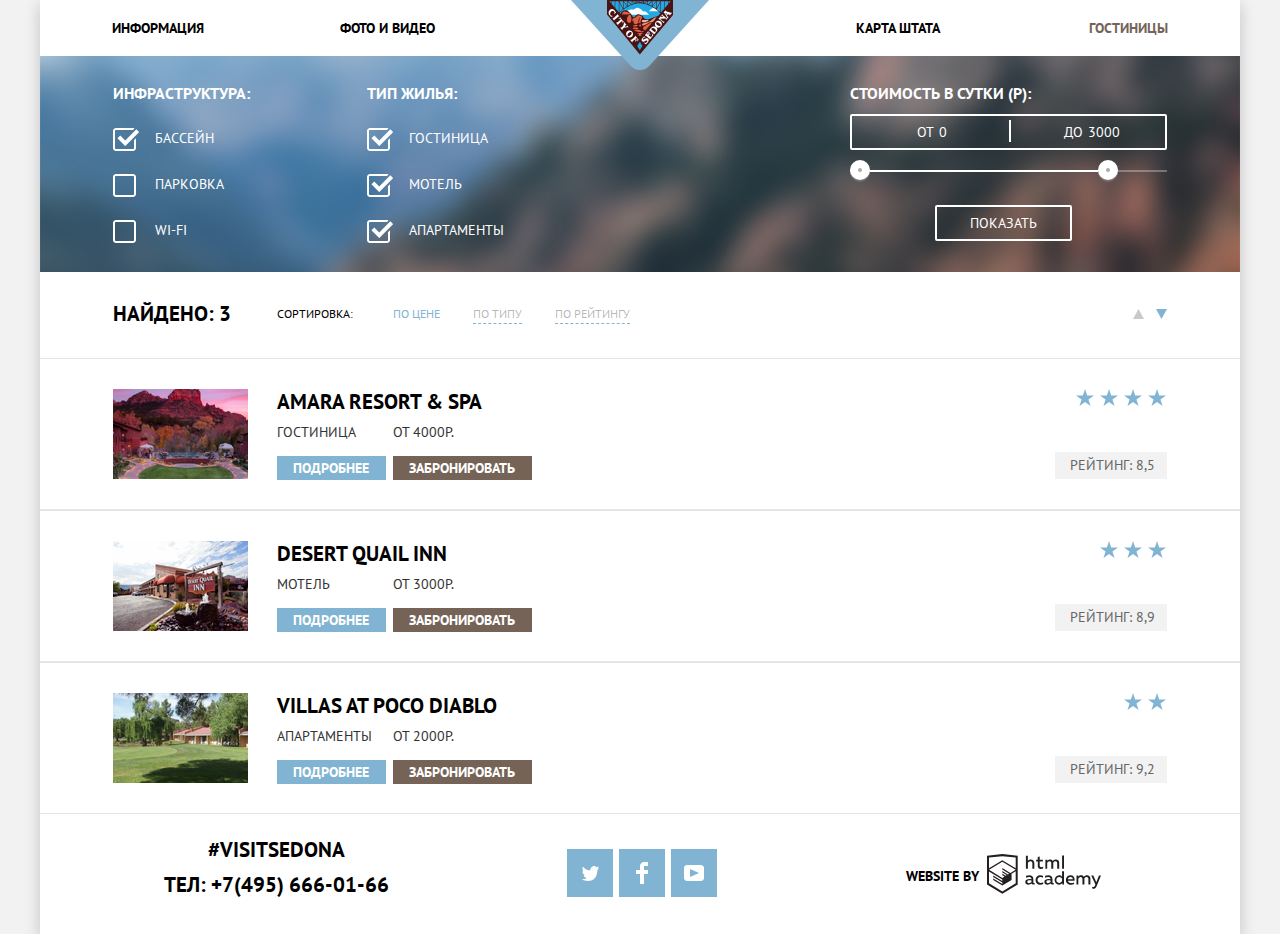
==== commit 58dd1154: "Подготовка к защите. Внесение правок." ====
--- a/catalog.html
+++ b/catalog.html
@@ -4,7 +4,7 @@
   <meta charset="UTF-8">
   <title>HTML Academy: Седона</title>
   <link href="css/normalize.css" rel="stylesheet">
-  <link href="css/style.min.css" rel="stylesheet">
+  <link href="css/style.css" rel="stylesheet">
   <link rel="icon" href="favicon.ico">
   <link rel="icon" href="img/icons/152.svg" type="image/svg+xml">
   <link rel="apple-touch-icon" href="img/icons/152.png">
@@ -12,21 +12,21 @@
 <body class="page-body inner-page">
 <header class="main-header">
   <nav class="main-navigation high-line">
-    <a class="main-header-logo" href="index.html">
-      <img src="img/logo.svg" width="138" height="70" alt="Логотип сайта городка Седона">
+    <a class="main-header-logo decoration-none" href="index.html">
+      <img class="img" src="img/logo.svg " width="138" height="70" alt="Логотип сайта городка Седона">
     </a>
-    <ul class="site-list-navigation">
+    <ul class="site-list-navigation style-none">
       <li class="site-item">
-        <a class="navigation-item" href="#">информация</a>
+        <a class="navigation-item decoration-none" href="#">информация</a>
       </li>
       <li class="site-item">
-        <a class="navigation-item" href="#">фото и видео</a>
+        <a class="navigation-item decoration-none" href="#">фото и видео</a>
       </li>
       <li class="site-item">
-        <a class="navigation-item" href="#">карта штата</a>
+        <a class="navigation-item decoration-none" href="#">карта штата</a>
       </li>
       <li class="site-item">
-        <a class="navigation-item active-page" href="catalog.html">гостиницы</a>
+        <a class="navigation-item active-page decoration-none" href="catalog.html">гостиницы</a>
       </li>
     </ul>
   </nav>
@@ -39,7 +39,7 @@
     <form class="filter-category" method="get" action="https://echo.htmlacademy.ru/" target="_blank">
       <fieldset class="filter infrastructure">
         <legend class="filter-title">Инфраструктура:</legend>
-        <ul class="filter-list">
+        <ul class="filter-list style-none">
           <li class="filter-option">
             <input class="visually-hidden filter-input-checkbox " type="checkbox" name="pool"
                    id="filter-pool" checked>
@@ -56,11 +56,10 @@
             <label class="checkbox-name" for="filter-wi-fi">wi-fi</label>
           </li>
         </ul>
-
       </fieldset>
       <fieldset class="filter type-housing">
         <legend class="filter-title">Тип жилья:</legend>
-        <ul class="filter-list">
+        <ul class="filter-list style-none">
           <li class="filter-option filter-checkbox">
             <input class="visually-hidden filter-input-checkbox" type="checkbox" name="hotel"
                    id="filter-hotel" checked>
@@ -95,8 +94,8 @@
             <div class="scale">
               <div class="bar"></div>
             </div>
-            <div class="toggle toggle-min"></div>
-            <div class="toggle toggle-max"></div>
+            <div class="toggle toggle-min" tabindex="0"></div>
+            <div class="toggle toggle-max" tabindex="0"></div>
           </div>
         </div>
         <div class="button-filter">
@@ -112,26 +111,26 @@
         <span class="title high-line">3</span>
       </p>
       <h3 class="thin-text sorting-subtitle">Сортировка:</h3>
-      <ul class="assortment-list thin-text">
-        <li>
-          <a class="assortment-item active-item" href="#">По цене</a></li>
-        <li>
-          <a class="assortment-item" href="#">По типу</a>
+      <ul class="assortment-list thin-text style-none">
+        <li>
+          <a class="assortment-item active-item decoration-none" href="#">По цене</a></li>
+        <li>
+          <a class="assortment-item decoration-none" href="#">По типу</a>
         </li>
         <li>
-          <a class="assortment-item" href="#">По рейтингу</a>
+          <a class="assortment-item decoration-none" href="#">По рейтингу</a>
         </li>
       </ul>
-      <ul class="sorting-controls">
-        <li>
-          <a class="arrow ascending" href="#">
+      <ul class="sorting-controls style-none">
+        <li>
+          <a class="arrow ascending decoration-none" href="#" aria-label="По возрастанию">
             <svg width="11" height="10" viewBox="0 0 11 10" fill="none" xmlns="http://www.w3.org/2000/svg">
               <path d="M5.5 0L0 10H11L5.5 0Z" fill="#CACACA"/>
             </svg>
           </a>
         </li>
         <li>
-          <a class="arrow descending down-active" href="#">
+          <a class="arrow descending down-active decoration-none" href="#" aria-label="По убыванию">
             <svg width="11" height="10" viewBox="0 0 11 10" fill="none" xmlns="http://www.w3.org/2000/svg">
               <path d="M5.5 10L0 0H11" fill="#81B3D2"/>
             </svg>
@@ -139,25 +138,25 @@
         </li>
       </ul>
     </div>
-    <ul class="hotels-list">
+    <ul class="hotels-list style-none">
       <li class="hotels-item">
-        <img class="hotels-image img-Amara-Resort-and-Spa" src="img/amara_resort_and_spa.jpg" width="135" height="90"
+        <img class="hotels-image img-Amara-Resort-and-Spa img" src="img/amara_resort_and_spa.jpg" width="135" height="90"
              alt="Фото гостиницы Amara Resort and Spa">
         <div class="hotels-info">
           <h3 class="title high-line hotels">
-            <a class="hotels" href="#" target="_blank">Amara Resort & Spa</a>
+            <a class="hotels decoration-none" href="#" target="_blank">Amara Resort & Spa</a>
           </h3>
           <div class="type-price">
             <p class="gray-text thin-text type-price-text">Гостиница</p>
             <p class="gray-text thin-text type-price-text">от 4000р.</p>
           </div>
           <div class="result-buttons">
-            <a class="button button-blue button-mini" href="#">Подробнее</a>
-            <a class="button button-brown button-mini" href="#">Забронировать</a>
+            <a class="button button-blue button-mini decoration-none" href="#">Подробнее</a>
+            <a class="button button-brown button-mini decoration-none" href="#">Забронировать</a>
           </div>
         </div>
         <div class="rating-block">
-          <ul class="stars-list">
+          <ul class="stars-list style-none" aria-label="Четырехзвездочная гостиница">
             <li class="star">
               <svg width="19" height="17" viewBox="0 0 19 17" fill="none" xmlns="http://www.w3.org/2000/svg">
                 <path
@@ -191,23 +190,23 @@
         </div>
       </li>
       <li class="hotels-item">
-        <img class="hotels-image img-Desert-Quail-Inn" src="img/desert_quail_inn.jpg" width="135" height="90"
+        <img class="hotels-image img-Desert-Quail-Inn img" src="img/desert_quail_inn.jpg" width="135" height="90"
              alt="Фото мотеля Desert Quail Inn">
         <div class="hotels-info">
           <h3 class="title high-line hotels">
-            <a class="hotels" href="#" target="_blank">Desert Quail Inn</a>
+            <a class="hotels decoration-none" href="#" target="_blank">Desert Quail Inn</a>
           </h3>
           <div class="type-price">
             <p class="gray-text thin-text type-price-text">Мотель</p>
             <p class="gray-text thin-text type-price-text">от 3000р.</p>
           </div>
           <div class="result-buttons">
-            <a class="button button-blue button-mini" href="#">Подробнее</a>
-            <a class="button button-brown button-mini" href="#">Забронировать</a>
+            <a class="button button-blue button-mini decoration-none" href="#">Подробнее</a>
+            <a class="button button-brown button-mini decoration-none" href="#">Забронировать</a>
           </div>
         </div>
         <div class="rating-block">
-          <ul class="stars-list">
+          <ul class="stars-list style-none" aria-label="Трехзвездочный мотель">
             <li class="star">
               <svg width="19" height="17" viewBox="0 0 19 17" fill="none" xmlns="http://www.w3.org/2000/svg">
                 <path
@@ -234,23 +233,23 @@
         </div>
       </li>
       <li class="hotels-item">
-        <img class="hotels-image img-Villas-at-Poco-Diablo" src="img/villas_at_poco_diablo.jpg" width="135" height="90"
+        <img class="hotels-image img-Villas-at-Poco-Diablo img" src="img/villas_at_poco_diablo.jpg" width="135" height="90"
              alt="Фото апартаментов Villas at Poco Diablo">
         <div class="hotels-info">
           <h3 class="title high-line hotels">
-            <a class="hotels" href="#" target="_blank">Villas at Poco Diablo</a>
+            <a class="hotels decoration-none" href="#" target="_blank">Villas at Poco Diablo</a>
           </h3>
           <div class="type-price">
             <p class="gray-text thin-text type-price-text">Апартаменты</p>
             <p class="gray-text thin-text type-price-text">от 2000р.</p>
           </div>
           <div class="result-buttons">
-            <a class="button button-blue button-mini" href="#">Подробнее</a>
-            <a class="button button-brown button-mini" href="#">Забронировать</a>
+            <a class="button button-blue button-mini decoration-none" href="#">Подробнее</a>
+            <a class="button button-brown button-mini decoration-none" href="#">Забронировать</a>
           </div>
         </div>
         <div class="rating-block">
-          <ul class="stars-list">
+          <ul class="stars-list style-none" aria-label="Двухзвездочные апартаменты">
             <li class="star">
               <svg width="19" height="17" viewBox="0 0 19 17" fill="none" xmlns="http://www.w3.org/2000/svg">
                 <path
@@ -274,12 +273,12 @@
 </main>
 <footer class="main-footer">
   <address class="footer-address high-line">
-    <a class="footer-contacts hashtag" href="#" target="_blank">#visitSEDONA</a>
-    <a class="footer-contacts phone" href="tel:+74956660166">ТЕЛ: +7(495) 666-01-66</a>
+    <a class="footer-contacts hashtag decoration-none" href="#" target="_blank">#visitSEDONA</a>
+    <a class="footer-contacts phone decoration-none" href="tel:+74956660166">ТЕЛ: +7(495) 666-01-66</a>
   </address>
-  <ul class="social-list">
+  <ul class="social-list style-none">
     <li>
-      <a class="social-button" href="#" target="_blank">
+      <a class="social-button decoration-none" href="#" target="_blank">
         <span class="visually-hidden">twitter</span>
         <svg width="17" height="16" viewBox="0 0 17 16" fill="none" xmlns="http://www.w3.org/2000/svg">
           <path
@@ -289,7 +288,7 @@
       </a>
     </li>
     <li>
-      <a class="social-button" href="#" target="_blank">
+      <a class="social-button decoration-none" href="#" target="_blank">
         <span class="visually-hidden">facebook</span>
         <svg width="12" height="22" viewBox="0 0 12 22" fill="none" xmlns="http://www.w3.org/2000/svg">
           <path d="M12 4V0H8C5.79086 0 4 1.79086 4 4V8H0V12H4V22H8V12H12V8H8V4H12Z" fill="white"/>
@@ -297,7 +296,7 @@
       </a>
     </li>
     <li>
-      <a class="social-button" href="#" target="_blank">
+      <a class="social-button decoration-none" href="#" target="_blank">
         <span class="visually-hidden">YouTube</span>
         <svg width="20" height="16" viewBox="0 0 20 16" fill="none" xmlns="http://www.w3.org/2000/svg">
           <path fill-rule="evenodd" clip-rule="evenodd"
@@ -309,7 +308,7 @@
   </ul>
   <div class="footer-copyright">
     <p class="text-copyright">website by</p>
-    <a class="copyright" href="https://htmlacademy.ru/intensive/htmlcss" target="_blank">
+    <a class="copyright decoration-none" href="https://htmlacademy.ru/intensive/htmlcss" target="_blank">
       <span class="visually-hidden">html academy</span>
       <svg width="115" height="41" viewBox="0 0 115 41" fill="none" xmlns="http://www.w3.org/2000/svg">
         <path fill-rule="evenodd" clip-rule="evenodd"
--- a/css/style.css
+++ b/css/style.css
@@ -0,0 +1,1172 @@
+/*Fonts*/
+
+@font-face {
+  font-family: "PT Sans";
+  src: local("Fonts"),
+  url("../fonts/PTSans.woff2") format("woff2");
+url("../fonts/PTSans.woff") format("woff");
+  font-weight: 400;
+  font-style: normal;
+}
+
+@font-face {
+  font-family: "PT Sans";
+  src: local("Fonts"),
+  url("../fonts/PTSans-Bold.woff2") format("woff2");
+url("../fonts/PTSans-Bold.woff") format("woff");
+  font-weight: 700;
+  font-style: normal;
+}
+
+/* Variables */
+
+:root {
+  --basic-black: #000000;
+  --basic-extra-gray: #333333;
+  --basic-white: #ffffff;
+  --basic-light: #F2F2F2;
+  --basic-light-gray: #EEEEEE;
+  --basic-dark-gray: #666666;
+
+  --special-blue: #81b3d2;
+  --special-blue-extra: #669EC0;
+  --special-blue-dark: #5496BD;
+  --special-brown-light: #766357;
+  --special-brown: #604E43;
+  --special-brown-dark: #503E33;
+  --special-dark: #231F20;
+  --special-blue-gray: #BDBBBC;
+  --special-gray-input: #EBEBEB;
+  --special-gray-line: #E5E5E5;
+  --special-gray: #CACACA;
+  --special-gray-disabled: #6A6A6A;
+  --special-link-black: rgba(0, 0, 0, .3);
+  --special-white: rgba(255, 255, 255, .3);
+  --special-gray--controls: #ABABAB;
+  --special-gray--shadow: rgba(177, 177, 177, .3);
+  --special-white--footer: rgba(255, 255, 255, .9);
+
+  --background-image-pink: #CD5C5C;
+  --background-image-green: #2E8B57;
+  --background-image-blue: #5F9EA0;
+  --background-image-red: #FFA07A;
+  --background-image-brown: #A0522D;
+  --background-map-green: rgb(143,188,143);
+}
+
+/* Global */
+.page {
+  height: 100%;
+  background-color: var(--basic-light);
+}
+
+.page-body {
+  font-family: "PT Sans", "Arial", sans-serif;
+  font-size: 14px;
+  font-weight: 700;
+  line-height: 21px;
+  display: grid;
+  width: 1200px;
+  min-height: 100%;
+  margin: 0 auto;
+  text-transform: uppercase;
+  color: var(--basic-black);
+  background-color: var(--basic-white);
+  box-shadow: 0 5px 15px rgba(0, 1, 1, .2);
+  grid-template-rows: min-content 1fr min-content;
+  align-content: start;
+}
+
+.home-body {
+  position: relative;
+}
+
+.visually-hidden {
+  position: absolute;
+  overflow: hidden;
+  clip: rect(0 0 0 0);
+  width: 1px;
+  height: 1px;
+  margin: -1px;
+  padding: 0;
+  white-space: nowrap;
+  border: 0;
+  clip-path: inset(100%);
+}
+
+.thin-text {
+  font-weight: 400;
+}
+
+.decoration-none {
+  text-decoration: none;
+}
+
+.img {
+  max-width: 100%;
+  height: auto;
+}
+
+.style-none{
+  padding: 0;
+  list-style: none;
+}
+
+.title {
+  font-size: 21px;
+}
+
+.gray-text {
+  color: var(--basic-extra-gray);
+}
+
+.high-line {
+  line-height: 26px;
+}
+
+.main-header {
+  width: 1200px;
+  margin: 0 auto;
+}
+
+.main-header-logo {
+  position: absolute;
+  z-index: 1;
+  top: 0;
+  left: 50%;
+  width: 138px;
+  height: 70px;
+  transform: translate(-50%);
+}
+
+/* Main navigation */
+
+.main-navigation {
+  position: relative;
+  background-color: var(--basic-white);
+}
+
+.site-list-navigation {
+  display: flex;
+  flex-wrap: wrap;
+  width: 1200px;
+  margin: 0;
+  padding: 15px 72px;
+  box-sizing: border-box;
+}
+.site-item:nth-child(4n+1){
+  width: 228px;
+  text-align: left;
+}
+.site-item:nth-child(4n+2){
+  width: 228px;
+  text-align: left;
+  margin-right: 144px;
+}
+.site-item:nth-child(4n+3){
+  width: 228px;
+  text-align: right;
+}
+.site-item:nth-child(4n+4) {
+  width: 228px;
+  text-align: right;
+}
+
+.navigation-item {
+  color: var(--basic-black);
+}
+
+.navigation-item:hover,
+.navigation-item:focus {
+  color: var(--special-blue);
+  outline: none;
+}
+
+.navigation-item:active {
+  color: var(--basic-black);
+  opacity: 0.3;
+}
+
+.active-page {
+  color: var(--special-brown-light);
+}
+
+.welcome-image {
+  position: relative;
+  width: 1200px;
+  height: 509px;
+  margin: 0 auto;
+  background-image: url(../img/background1.jpg);
+  background-color: var(--special-blue);
+}
+
+.welcome-text {
+  width: 457px;
+  height: 351px;
+  padding: 78px 372px 25px;
+}
+
+.welcome-image::after {
+  position: absolute;
+  bottom: -1px;
+  width: 1200px;
+  height: 57px;
+  content: '';
+  background: url(../img/shape.svg);
+}
+
+.promo {
+  margin: 0;
+  padding: 27px 300px 50px;
+}
+
+.promo-slogan {
+  margin-bottom: 43px;
+}
+
+.promo-text {
+  margin: 0;
+}
+
+/* Features */
+
+.features {
+  text-align: center;
+}
+
+.features-list {
+  display: grid;
+  margin: 0;
+  grid-template-columns: 1fr 1fr 1fr;
+}
+
+.feature-item-big {
+  display: grid;
+  grid-column-start: 1;
+  grid-column-end: 4;
+  grid-template-columns: 1fr 1fr 1fr;
+}
+
+.feature-img-first {
+  width: 800px;
+  height: 256px;
+  background-color: var(--background-image-red);
+  grid-column-start: 2;
+  grid-column-end: 4;
+}
+
+.feature-img-second {
+  width: 800px;
+  height: 256px;
+  background-color: var(--background-image-brown);
+  grid-column-start: 1;
+  grid-column-end: 3;
+}
+
+.mini-title {
+  position: relative;
+  margin-bottom: 25px;
+}
+
+.house::before {
+  position: absolute;
+  bottom: 45px;
+  left: 50%;
+  width: 75px;
+  height: 76px;
+  content: '';
+  transform: translateX(-50%);
+  background: url(../img/icon-1.svg) no-repeat;
+}
+
+.food::before {
+  position: absolute;
+  bottom: 50px;
+  left: 50%;
+  width: 75px;
+  height: 70px;
+  content: '';
+  transform: translateX(-50%);
+  background: url(../img/icon-3.svg) no-repeat;
+}
+
+.souvenirs::before {
+  position: absolute;
+  bottom: 50px;
+  left: 50%;
+  width: 64px;
+  height: 77px;
+  content: '';
+  transform: translateX(-50%);
+  background: url(../img/icon-2.svg) no-repeat;
+}
+
+.full-w {
+  box-sizing: border-box;
+  grid-column-start: 1;
+  grid-column-end: 4;
+}
+.feature-item-mini {
+  padding: 133px 0 80px;
+}
+
+.features-text-mini {
+  margin: 0;
+  padding: 0 55px;
+}
+
+.feature-blue {
+  box-sizing: border-box;
+  padding: 47px;
+  color: var(--basic-white);
+  background-color: var(--special-blue);
+}
+
+.feature-subtitle {
+  margin: 0;
+  padding: 0 77px;
+}
+
+.number {
+  margin: 26px auto 25px;
+}
+
+.feature-text {
+  margin: 0;
+}
+
+.feature-gray {
+  box-sizing: border-box;
+  margin: 0;
+  padding: 47px 70px 54px;
+  text-align: center;
+  background-color: var(--basic-light-gray);
+}
+
+.feature-subtitle-gray {
+  margin: 0;
+  padding: 0 55px;
+}
+
+.feature-text-gray {
+  margin: 0;
+}
+
+.feature-five {
+  padding-left: 2px;
+}
+
+/*Search*/
+
+.search-hotels {
+  margin-top: 58px;
+  text-align: center;
+}
+
+.search-title {
+  font-size: 30px;
+  line-height: 24px;
+  margin: 0;
+  padding: 0 457px 4px 446px;
+}
+
+.search-info {
+  line-height: 24px;
+  margin: 0;
+  padding: 29px 382px 42px;
+  text-align: center;
+}
+
+.search-form {
+  position: absolute;
+  left: 317px;
+  display: flex;
+  flex-direction: column;
+  box-sizing: border-box;
+  width: 568px;
+  height: 395px;
+  padding: 55px;
+  background-color: var(--basic-white);
+  box-shadow: 0 7px 15px rgba(0, 1, 1, .15);
+  flex-wrap: wrap;
+}
+
+.wrapper-search {
+  position: relative;
+  display: flex;
+  height: 38px;
+  margin-bottom: 29px;
+  justify-content: space-between;
+  align-items: center;
+}
+
+.search-date {
+  margin-right: 12px;
+}
+
+.search-input-data {
+  font-family: 'PT Sans', 'Arial', sans-serif;
+  font-size: 14px;
+  font-weight: 700;
+  line-height: 26;
+  box-sizing: border-box;
+  width: 346px;
+  height: 38px;
+  margin: 0;
+  padding: 6px 30px 6px 13px;
+  text-transform: uppercase;
+  border: 2px solid transparent;
+  outline: none;
+  background-color: var(--basic-light);
+  overflow: hidden;
+}
+
+.search-input-data::placeholder {
+  font-family: 'PT Sans', 'Arial', sans-serif;
+  font-size: 14px;
+  font-weight: 700;
+  line-height: 26px;
+  text-transform: uppercase;
+  color: var(--basic-black);
+  opacity: 1;
+}
+
+.calendar {
+  position: absolute;
+  right: 9px;
+  outline: none;
+}
+
+.wrapper-search-people {
+  margin-bottom: 0;
+}
+
+.search-number-people {
+  display: flex;
+  margin-bottom: 53px;
+  justify-content: space-between;
+}
+
+.search-number-adults {
+  margin-right: 40px;
+}
+
+.search-number-kids {
+  margin-right: 28px;
+}
+
+.input-number-wrapper {
+  display: flex;
+  box-sizing: border-box;
+  width: 114px;
+  height: 38px;
+  padding: 6px 12px;
+  text-align: center;
+  background-color: var(--basic-light);
+  justify-content: space-between;
+  align-items: center;
+}
+
+.button-number {
+  display: flex;
+  width: 38px;
+  height: 38px;
+  padding: 0;
+  border: none;
+  outline: none;
+  background-color: transparent;
+  justify-content: center;
+  align-items: center;
+}
+
+.search-input-number {
+  font-family: 'PT Sans', 'Arial', sans-serif;
+  font-size: 14px;
+  font-weight: 700;
+  line-height: 26px;
+  width: 36px;
+  height: 26px;
+  margin: 0 12px;
+  padding: 0;
+  text-align: center;
+  color: var(--basic-black);
+  border: none;
+  outline: none;
+  background-color: transparent;
+}
+
+.button-search {
+  font-size: 21px;
+  line-height: 26px;
+  width: 458px;
+  height: 58px;
+  padding: 16px 182px;
+}
+
+.search-input-data:hover {
+  background-color: var(--special-gray-input);
+}
+
+.search-input-data:focus {
+  border: 2px solid var(--special-gray-line);
+  outline: none;
+  background-color: var(--basic-white);
+}
+
+.calendar:focus path {
+  fill: var(--basic-black);
+}
+
+.calendar:hover path {
+  fill: var(--basic-black);
+}
+
+.calendar:active path {
+  fill: var(--special-blue);
+}
+
+.plus,
+.minus {
+  outline: none;
+}
+.plus:hover path {
+  fill: var(--basic-black);
+}
+
+.plus:focus path {
+  fill: var(--basic-black);
+}
+
+.plus:active path {
+  fill: var(--special-blue);
+}
+
+.minus:hover rect {
+  fill: var(--basic-black);
+}
+.minus:focus rect {
+  fill: var(--basic-black);
+}
+
+.minus:active rect {
+  fill: var(--special-blue);
+}
+
+.button {
+  font-weight: 700;
+  text-transform: uppercase;
+  color: var(--basic-white);
+  border: none;
+}
+
+.button-mini {
+  padding: 3px 17px 3px 16px;
+}
+
+.button-big {
+  font-size: 21px;
+  line-height: 26px;
+  width: 568px;
+  height: 86px;
+}
+
+.button-brown {
+  background-color: var(--special-brown-light);
+}
+
+.button-brown:hover,
+.button-brown:focus {
+  outline: none;
+  background-color: var(--special-brown);
+}
+
+.button-brown:active {
+  color: var(--special-white);
+  background-color: var(--special-brown-dark);
+}
+
+.modal-show {
+  display: block;
+}
+
+.modal-close {
+  display: none;
+}
+
+.modal-error {
+  animation: shake 0.6s;
+}
+/*Map*/
+.map {
+  width: 1199px;
+  height: 594px;
+  background-color: var(--background-map-green);
+}
+.map-hidden {
+  display: none;
+}
+.map-iframe {
+  border: 1px solid var(--basic-black);
+}
+
+/*Footer*/
+
+.main-footer {
+  bottom: 0;
+  display: flex;
+  box-sizing: border-box;
+  width: 100%;
+  height: 120px;
+  padding: 23px 49px 36px 35px;
+  background-color: var(--special-white--footer);
+  justify-content: space-around;
+  align-items: center;
+}
+
+.home-footer {
+  position: absolute;
+}
+
+.footer-contacts {
+  font-size: 21px;
+  margin: 0;
+  color: var(--basic-black);
+}
+
+.hashtag {
+  margin-bottom: 9px;
+  text-align: center;
+}
+
+.footer-address {
+  font-style: normal;
+  display: flex;
+  flex-direction: column;
+}
+
+.social-list {
+  display: flex;
+  width: 150px;
+  margin: 0;
+  padding-top: 10px;
+  padding-right: 10px;
+  flex-wrap: wrap;
+  justify-content: space-between;
+  align-items: center;
+}
+
+.social-button {
+  display: flex;
+  width: 46px;
+  height: 48px;
+  background-color: var(--special-blue);
+  align-items: center;
+  justify-content: center;
+}
+
+.social-button:hover,
+.social-button:focus {
+  outline: none;
+  background-color: var(--special-blue-extra);
+}
+
+.social-button:active {
+  background-color: var(--special-blue-dark);
+}
+
+.social-button:active path {
+  fill-opacity: 0.3;
+}
+
+.footer-copyright {
+  display: flex;
+  width: 196px;
+  padding-top: 18px;
+  justify-content: space-between;
+  align-items: center;
+}
+
+.text-copyright {
+  margin: 0;
+}
+
+.copyright:hover path,
+.copyright:focus path {
+  fill: var(--special-blue);
+}
+
+.copyright:focus {
+  outline: none;
+}
+
+.copyright:active path {
+  fill: var(--special-blue-gray);
+}
+
+/* Стилизация внутренней страницы*/
+
+.filters {
+  width: 1200px;
+  background-image: url(../img/background.jpg);
+  background-color: var(--special-blue);
+  background-size: cover;
+}
+
+.filter-category {
+  display: flex;
+  padding: 27px 73px 31px;
+  flex-wrap: wrap;
+}
+
+.filter {
+  margin: 0;
+  padding: 0;
+  border: none;
+}
+
+.type-housing {
+  padding-left: 117px;
+}
+
+.filter-title {
+  font-size: 16px;
+  margin-bottom: 24px;
+  color: var(--basic-white);
+}
+
+.filter-list {
+  font-weight: 400;
+  margin: 0;
+  padding: 0;
+  list-style: none;
+  color: var(--basic-white);
+}
+
+.filter-option {
+  position: relative;
+  margin-bottom: 25px;
+  margin-left: 42px;
+}
+
+.filter-option:last-child {
+  margin-bottom: 0;
+}
+
+.checkbox-name::before {
+  position: absolute;
+  left: -42px;
+  width: 23px;
+  height: 23px;
+  content: '';
+  background-image: url(../img/no-checked.svg);
+  background-repeat: no-repeat;
+}
+
+.filter-input-checkbox:focus + label {
+  outline: 2px solid var(--special-blue);
+}
+
+.filter-input-checkbox:checked+label::before {
+  position: absolute;
+  left: -42px;
+  width: 23px;
+  height: 23px;
+  content: '';
+  background-image: url(../img/checked.svg);
+  background-repeat: no-repeat;
+}
+
+.filter-input-checkbox:checked+label::after {
+  position: absolute;
+  top: 1px;
+  left: -38px;
+  width: 22px;
+  height: 17px;
+  content: '';
+  background-image: url(../img/check_mark.svg);
+  background-repeat: no-repeat;
+}
+
+.filter-input-checkbox:checked:disabled+label::before {
+  position: absolute;
+  top: -5px;
+  left: -42px;
+  width: 23px;
+  height: 23px;
+  content: '';
+  background-image: url(../img/checked_disabled.svg);
+  background-repeat: no-repeat;
+}
+
+.filter-input-checkbox:checked:disabled+label::after {
+  position: absolute;
+  top: -4px;
+  left: -38px;
+  width: 22px;
+  height: 17px;
+  content: '';
+  background-image: url(../img/chek_mark_disabled.svg);
+  background-repeat: no-repeat;
+}
+
+.filter-input-checkbox:disabled+label::before {
+  position: absolute;
+  top: -5px;
+  left: -42px;
+  width: 23px;
+  height: 23px;
+  content: '';
+  background-image: url(../img/checked_no_disabled.svg);
+  background-repeat: no-repeat;
+}
+
+.cost {
+  margin-left: auto;
+}
+
+.cost-title {
+  margin-bottom: 0;
+}
+
+.price-controls {
+  position: relative;
+  display: flex;
+  box-sizing: border-box;
+  width: 317px;
+  height: 36px;
+  padding: 6px 28px 8px 55px;
+  border: 2px solid var(--basic-white);
+  border-radius: 2px;
+  justify-content: space-between;
+}
+
+.price {
+  display: flex;
+  box-sizing: border-box;
+  width: 83px;
+  height: 21px;
+  padding: 5px 10px;
+  text-transform: uppercase;
+  color: var(--basic-white);
+  align-items: center;
+}
+
+.max-price {
+  margin-left: auto;
+}
+
+.price-number {
+  font-family: 'PT Sans', 'Arial', sans-serif;
+  font-size: 14px;
+  line-height: 21px;
+  width: 35px;
+  margin-left: 3px;
+  text-transform: uppercase;
+  color: var(--basic-white);
+  border: none;
+  outline: none;
+  background-color: transparent;
+}
+
+.price-number::placeholder {
+  color: var(--basic-white);
+}
+
+.price-controls:before {
+  position: absolute;
+  top: 50%;
+  left: 50%;
+  width: 2px;
+  height: 22px;
+  margin-top: -12px;
+  content: '';
+  background: var(--basic-white);
+}
+
+.range-filter {
+  width: 317px;
+  margin-top: 10px;
+}
+
+.range-controls {
+  position: relative;
+  margin-top: 20px;
+}
+
+.scale {
+  height: 2px;
+  background: var(--special-white);
+}
+
+.bar {
+  width: 248px;
+  height: 2px;
+  background: var(--basic-white);
+}
+
+.toggle {
+  position: absolute;
+  top: -10px;
+  left: 0;
+  width: 4px;
+  height: 4px;
+  padding: 0;
+  cursor: pointer;
+  border: 8px solid var(--basic-white);
+  border-radius: 50%;
+  background-color: var(--special-gray--controls);
+  box-shadow: 0 2px 1px 0 var(--special-gray--shadow);
+  outline: none;
+}
+
+.toggle:hover {
+  width: 5px;
+  height: 5px;
+  border: 9px solid var(--basic-white);
+}
+.toggle:focus {
+  width: 5px;
+  height: 5px;
+  border: 9px solid var(--basic-white);
+}
+
+.range-controls .toggle-max {
+  left: 248px;
+}
+
+.button-show {
+  font-weight: 400;
+  width: 137px;
+  height: 36px;
+  margin-top: 33px;
+  margin-left: 85px;
+  text-transform: uppercase;
+  color: var(--basic-white);
+  border: 2px solid var(--basic-white);
+  border-radius: 2px;
+  background-color: transparent;
+}
+
+.button-show:hover,
+.button-show:focus {
+  color: var(--basic-black);
+  outline: none;
+  background-color: var(--basic-white);
+}
+
+.button-filter {
+  align-self: flex-end;
+}
+
+.sorting {
+  display: flex;
+  box-sizing: border-box;
+  height: 86px;
+  padding: 29px 73px 31px;
+  align-items: center;
+}
+
+.sorting-title {
+  margin: 0 46px 0 0;
+  padding: 0;
+}
+
+.sorting-subtitle {
+  font-size: 12px;
+  line-height: 18px;
+  margin: 0 40px 0 0;
+  padding: 0;
+}
+
+.sorting-controls {
+  display: flex;
+  width: 34px;
+  margin-left: auto;
+  justify-content: space-between;
+}
+
+.ascending path {
+  font: var(--special-gray);
+}
+
+.arrow:focus path {
+  fill: var(--basic-black);
+}
+
+.arrow:focus {
+  outline: none;
+}
+
+.arrow:hover path {
+  fill: var(--basic-black);
+}
+
+.arrow:active path {
+  fill: var(--special-blue);
+}
+
+.assortment-list {
+  display: flex;
+  margin: 0;
+  list-style: none;
+}
+
+.assortment-item {
+  font-size: 12px;
+  line-height: 18px;
+  display: flex;
+  margin-right: 33px;
+  color: var(--special-link-black);
+  border-bottom: 1px dashed var(--special-blue);
+}
+
+.assortment-item:hover,
+.assortment-item:focus {
+  color: var(--special-blue);
+  outline: none;
+}
+
+.assortment-item:active {
+  color: var(--basic-black);
+  border-bottom-style: none;
+}
+
+.active-item {
+  color: var(--special-blue);
+  border-bottom-style: none;
+}
+
+.hotels-list {
+  display: flex;
+  margin: 0;
+  padding: 0;
+  list-style: none;
+  flex-wrap: wrap;
+}
+
+.hotels-item {
+  display: flex;
+  box-sizing: border-box;
+  width: 100%;
+  padding: 30px 73px;
+  border-top: 1px solid var(--special-gray-line);
+  border-bottom: 1px solid var(--special-gray-line);
+}
+
+.hotels-image {
+  width: 135px;
+  height: 90px;
+  margin-right: 29px;
+}
+
+.img-Amara-Resort-and-Spa {
+  background: var(--background-image-pink);
+}
+
+.img-Desert-Quail-Inn {
+  bottom: var(--background-image-blue);
+}
+
+.img-Villas-at-Poco-Diablo {
+  background: var(--background-image-green);
+}
+
+.type-price {
+  display: flex;
+}
+
+.hotels-info {
+  display: flex;
+  flex-direction: column;
+  justify-content: space-between;
+}
+
+.type-price-text {
+  width: 107px;
+  margin: 7px 9px 15px 0;
+}
+
+.hotels {
+  margin: 0;
+  padding: 0;
+  color: var(--basic-black);
+}
+
+.result-buttons a {
+  margin-right: 3px;
+}
+
+.button-blue {
+  background-color: var(--special-blue);
+}
+
+.button-blue:hover,
+.button-blue:focus {
+  outline: none;
+  background-color: var(--special-blue-extra);
+}
+
+.button-blue:active {
+  color: var(--special-white);
+  background-color: var(--special-blue-dark);
+}
+
+.rating-text {
+  margin: 0;
+  padding: 3px 12px 3px 15px;
+  text-align: center;
+  color: var(--basic-dark-gray);
+  background-color: var(--basic-light);
+}
+
+.hotels:hover,
+.hotels:focus {
+  color: var(--special-blue);
+  outline: none;
+}
+
+.hotels:active {
+  opacity: .3;
+  color: var(--basic-black);
+}
+
+.rating-block {
+  margin-left: auto;
+  align-self: flex-end;
+}
+
+.stars-list {
+  display: flex;
+  margin-bottom: 40px;
+  justify-content: flex-end;
+}
+
+.star {
+  margin-right: 5px;
+}
+
+.star:last-child {
+  margin-right: 0;
+}
+
+@keyframes shake {
+  0%,
+  100% {
+    transform: translateX(0);
+  }
+
+  10%,
+  30%,
+  50%,
+  70%,
+  90% {
+    transform: translateX(-2px);
+  }
+
+  20%,
+  40%,
+  60%,
+  80% {
+    transform: translateX(2px);
+  }
+}
